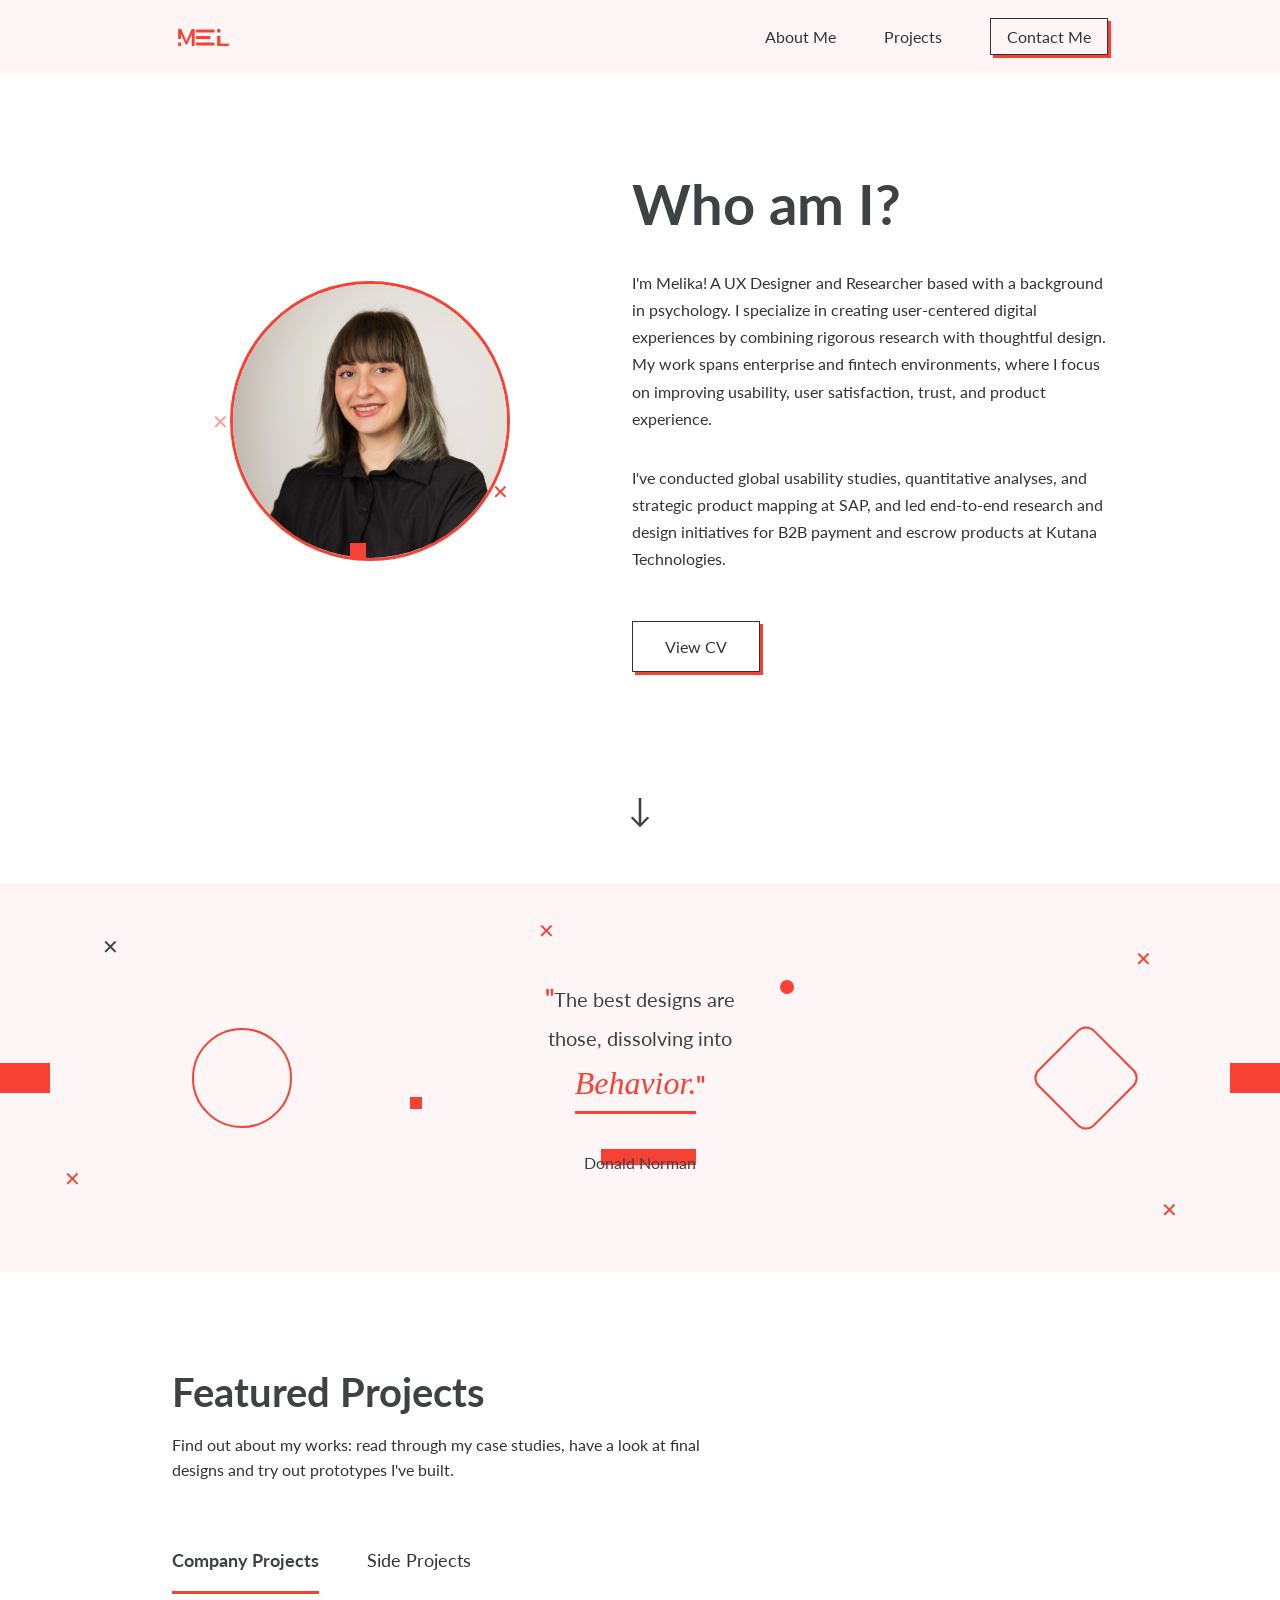
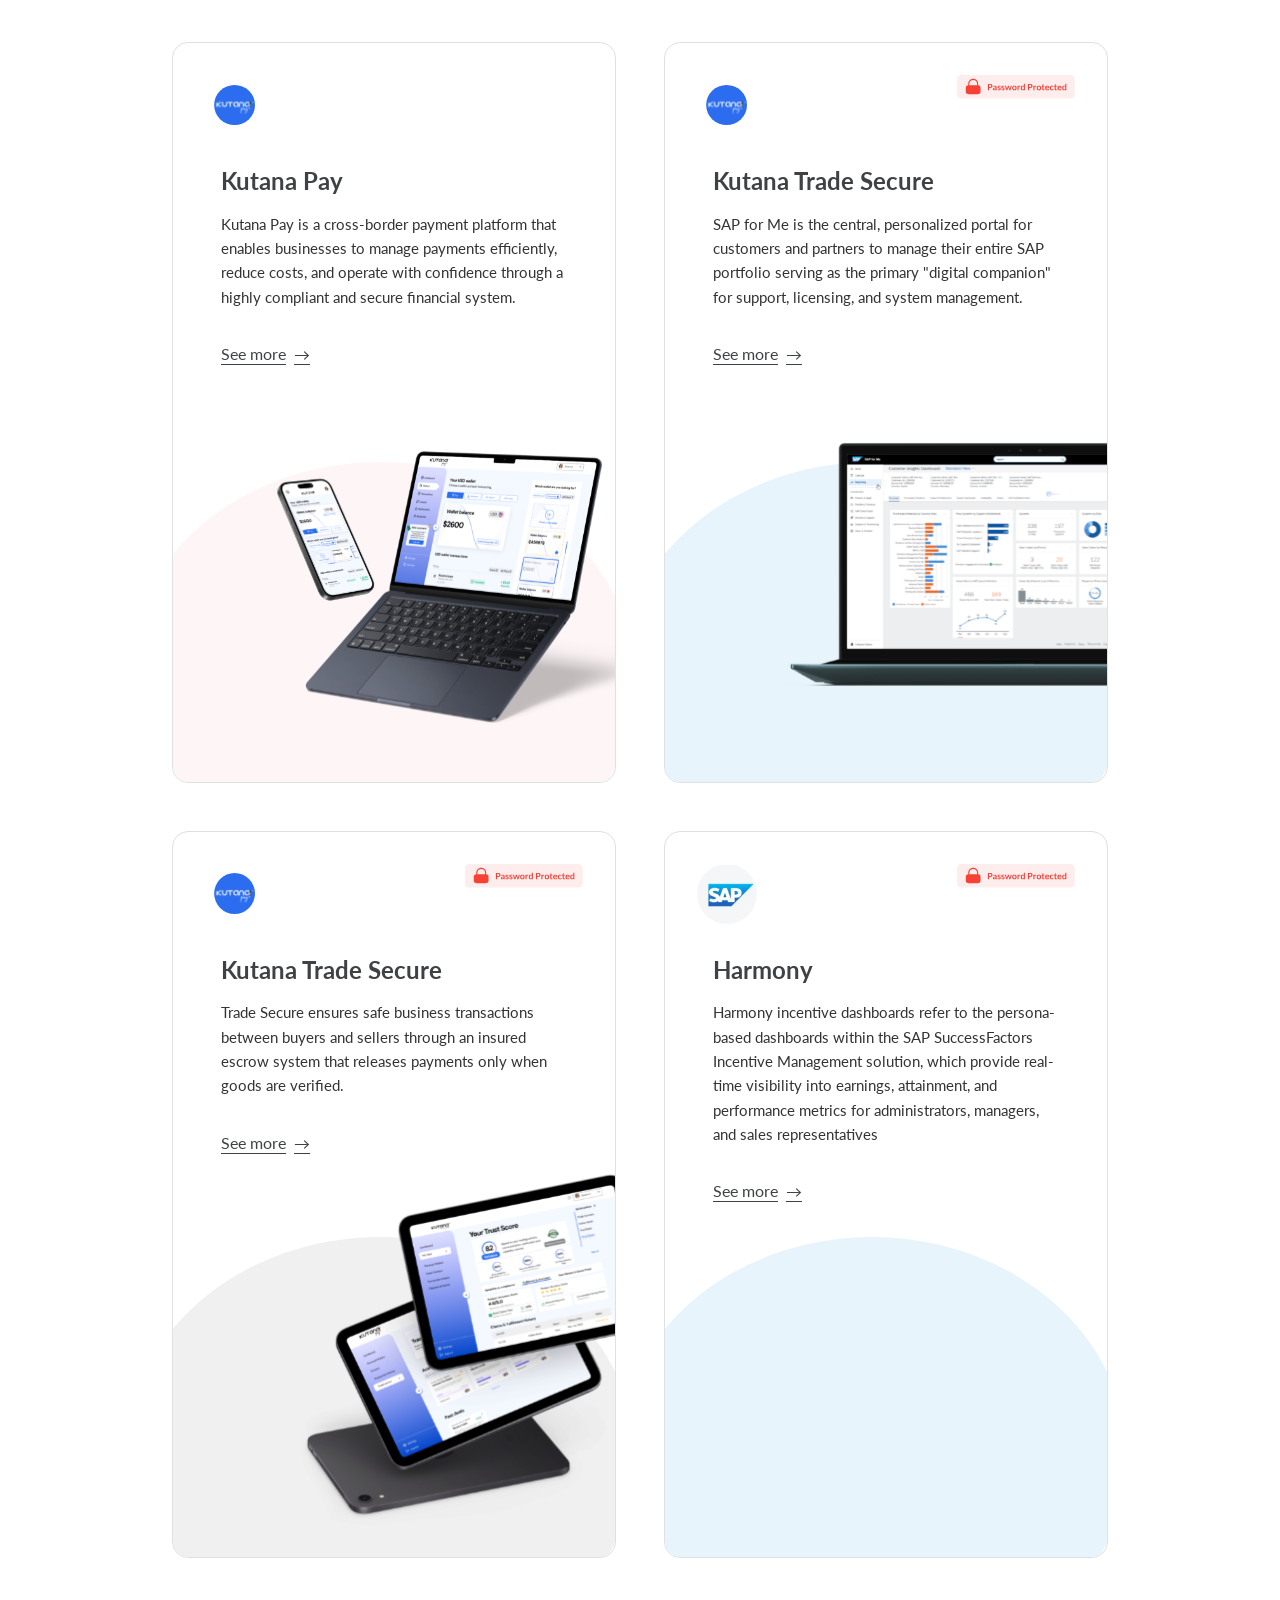
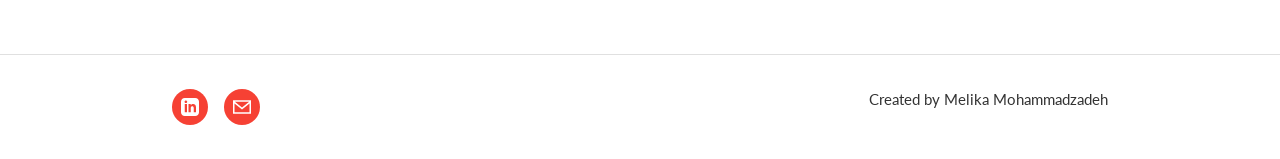
==== index.html @ d1da53c3 "Add website content and assets" ====
<!DOCTYPE html>
<html lang="en">

<head>
    <meta charset="UTF-8">
    <meta name="viewport" content="width=device-width, initial-scale=1.0">
    <meta name="description"
        content="UI/UX Designer Portfolio - Showcasing innovative design solutions for web and mobile applications.">
    <meta name="keywords" content="UI/UX Design, Portfolio, Web Design, Mobile Design, User Experience">
    <meta name="author" content="Your Name">

    <!-- Open Graph Meta Tags -->
    <meta property="og:title" content="UI/UX Designer Portfolio">
    <meta property="og:description" content="Showcasing innovative design solutions for web and mobile applications.">
    <meta property="og:type" content="website">
    <meta property="og:url" content="https://yourwebsite.com">

    <title>Home - UI/UX Designer Portfolio</title>

    <!-- Google Fonts -->
    <link rel="preconnect" href="https://fonts.googleapis.com">
    <link rel="preconnect" href="https://fonts.gstatic.com" crossorigin>
    <link href="https://fonts.googleapis.com/css2?family=Lato:wght@300;400;700&display=swap" rel="stylesheet">

    <!-- Stylesheets -->
    <link rel="stylesheet" href="css/reset.css">
    <link rel="stylesheet" href="css/style.css">
</head>

<body>
    <!-- Navigation -->
    <nav class="nav">
        <div class="container nav__container">
            <a href="index.html" class="nav__logo">
                <img src="assets/home/logo.png" alt="MEL logo">
            </a>

            <div class="nav__toggle" id="navToggle" aria-label="Toggle navigation">
                <span class="nav__toggle-bar"></span>
                <span class="nav__toggle-bar"></span>
                <span class="nav__toggle-bar"></span>
            </div>

            <ul class="nav__menu" id="navMenu">
                <li><a href="#about" class="nav__link">About Me</a></li>
                <li><a href="#projects" class="nav__link">Projects</a></li>
                <li><a href="contact.html" class="nav__link nav__cta">Contact Me</a></li>
            </ul>
        </div>
    </nav>

    <!-- Hero Section -->
    <section class="hero" id="about">
        <div class="container">
            <div class="hero__content">
                <div class="hero__image-wrapper">
                    <div class="hero__image">
                        <img src="assets/home/me.jpeg" alt="Melika - UX Designer" loading="lazy">
                    </div>
                    <span class="hero__decoration hero__decoration--x-left">✕</span>
                    <span class="hero__decoration hero__decoration--x-right">✕</span>
                    <span class="hero__decoration hero__decoration--square"></span>
                </div>
                <div class="hero__text">
                    <h1>Who am I?</h1>
                    <p>I'm Melika! A UX Designer and Researcher based with a background in psychology. I specialize in
                        creating user-centered digital experiences by combining rigorous research with thoughtful
                        design. My work spans enterprise and fintech environments, where I focus on improving usability,
                        user satisfaction, trust, and product experience.</p>
                    <p>I've conducted global usability studies, quantitative analyses, and strategic product mapping at
                        SAP, and led end-to-end research and design initiatives for B2B payment and escrow products at
                        Kutana Technologies.</p>
                    <a href="#" class="btn btn--outline">View CV</a>
                </div>
            </div>
            <div class="hero__scroll-indicator">
                <span class="hero__scroll-arrow">↓</span>
            </div>
        </div>
    </section>

    <!-- Quote Section -->
    <section class="quote-section">
        <div class="quote-section__decorations">
            <span class="quote-decoration quote-decoration--x quote-decoration--x1">✕</span>
            <span class="quote-decoration quote-decoration--x quote-decoration--x2">✕</span>
            <span class="quote-decoration quote-decoration--x quote-decoration--x3">✕</span>
            <span class="quote-decoration quote-decoration--x quote-decoration--x4">✕</span>
            <span class="quote-decoration quote-decoration--x quote-decoration--x5">✕</span>
            <span class="quote-decoration quote-decoration--circle"></span>
            <span class="quote-decoration quote-decoration--diamond"></span>
            <span class="quote-decoration quote-decoration--dot"></span>
            <span class="quote-decoration quote-decoration--rect quote-decoration--rect-left"></span>
            <span class="quote-decoration quote-decoration--rect quote-decoration--rect-right"></span>
            <span class="quote-decoration quote-decoration--small-square"></span>
        </div>
        <div class="container">
            <blockquote class="quote-section__quote">
                <p class="quote-line"><span class="quote-mark">"</span>The best designs are</p>
                <p class="quote-line">those, dissolving into</p>
                <p class="quote-line"><em class="quote-highlight">Behavior.</em><span class="quote-mark">"</span></p>
                <cite>Donald Norman</cite>
            </blockquote>
        </div>
    </section>

    <!-- Projects Section -->
    <section class="projects" id="projects">
        <div class="container">
            <div class="projects__header">
                <h2>Featured Projects</h2>
                <p>Find out about my works: read through my case studies, have a look at final designs and try out
                    prototypes I've built.</p>
            </div>

            <!-- Project Tabs -->
            <div class="projects__tabs">
                <button class="tab active" data-tab="company">Company Projects</button>
                <button class="tab" data-tab="side">Side Projects</button>
            </div>

            <!-- Company Projects -->
            <div class="tab-content active" id="company">
                <div class="projects__grid">
                    <div class="project-card">
                        <div class="project-card__header">
                            <img src="assets/home/company-projects/kutana-logo.svg" alt="Kutana Pay logo"
                                class="project-card__logo">
                        </div>
                        <div class="project-card__content">
                            <h3 class="project-card__title">Kutana Pay</h3>
                            <p class="project-card__description">Kutana Pay is a cross-border payment platform that
                                enables businesses to manage payments efficiently, reduce costs, and operate with
                                confidence through a highly compliant and secure financial system.</p>
                            <a href="projects/kutanapay.html" class="project-card__link">See more <span>→</span></a>
                        </div>
                        <div class="project-card__mockup project-card__mockup--pink">
                            <img src="assets/home/company-projects/kutanapay.svg" alt="Kutana Pay mockup"
                                loading="lazy">
                        </div>
                    </div>

                    <div class="project-card">
                        <div class="project-card__header">
                            <img src="assets/home/company-projects/kutana-logo.svg" alt="Kutana logo"
                                class="project-card__logo">
                            <img src="assets/home/not-public.svg" alt="Not Public" class="project-card__badge">
                        </div>
                        <div class="project-card__content">
                            <h3 class="project-card__title">Kutana Trade Secure</h3>
                            <p class="project-card__description">SAP for Me is the central, personalized portal for
                                customers and partners to manage their entire SAP portfolio serving as the primary
                                "digital companion" for support, licensing, and system management.</p>
                            <a href="projects/floopay.html" class="project-card__link">See more <span>→</span></a>
                        </div>
                        <div class="project-card__mockup project-card__mockup--blue">
                            <img src="assets/home/company-projects/sap-for-me.svg" alt="SAP For Me mockup"
                                loading="lazy">
                        </div>
                    </div>

                    <div class="project-card">
                        <div class="project-card__header">
                            <img src="assets/home/company-projects/kutana-logo.svg" alt="Kutana logo"
                                class="project-card__logo">
                            <img src="assets/home/not-public.svg" alt="Not Public" class="project-card__badge">
                        </div>
                        <div class="project-card__content">
                            <h3 class="project-card__title">Kutana Trade Secure</h3>
                            <p class="project-card__description">Trade Secure ensures safe business transactions between
                                buyers and sellers through an insured escrow system that releases payments only when
                                goods are verified.</p>
                            <a href="projects/kutanapay.html" class="project-card__link">See more <span>→</span></a>
                        </div>
                        <div class="project-card__mockup project-card__mockup--gray">
                            <img src="assets/home/company-projects/kutana-trade-secure.svg"
                                alt="Kutana Trade Secure mockup" loading="lazy">
                        </div>
                    </div>

                    <div class="project-card">
                        <div class="project-card__header">
                            <img src="assets/home/company-projects/sap-logo.svg" alt="SAP logo"
                                class="project-card__logo">
                            <img src="assets/home/not-public.svg" alt="Not Public" class="project-card__badge">
                        </div>
                        <div class="project-card__content">
                            <h3 class="project-card__title">Harmony</h3>
                            <p class="project-card__description">Harmony incentive dashboards refer to the persona-based
                                dashboards within the SAP SuccessFactors Incentive Management solution, which provide
                                real-time visibility into earnings, attainment, and performance metrics for
                                administrators, managers, and sales representatives</p>
                            <a href="#" class="project-card__link">See more <span>→</span></a>
                        </div>
                        <div class="project-card__mockup project-card__mockup--blue">
                        </div>
                    </div>
                </div>
            </div>

            <!-- Side Projects -->
            <div class="tab-content" id="side">
                <div class="projects__grid projects__grid--side">
                    <!-- Floo Pay - Featured Horizontal Card -->
                    <div class="project-card project-card--featured">
                        <span class="project-card__circle project-card__circle--top"></span>
                        <div class="project-card__body">
                            <div class="project-card__left">
                                <div class="project-card__header">
                                    <img src="assets/home/side-projects/floopay-logo.svg" alt="Floopay logo"
                                        class="project-card__logo">
                                </div>
                                <div class="project-card__content">
                                    <h3 class="project-card__title">Floo Pay</h3>
                                    <p class="project-card__description">FlooPay is a digital financial management platform that enables users to track their income, expenses, transactions, and wallets while also providing currency conversion services.</p>
                                    <a href="projects/floopay.html" class="project-card__link">See more <span>→</span></a>
                                </div>
                            </div>
                            <div class="project-card__mockup project-card__mockup--white">
                                <span class="project-card__circle project-card__circle--bottom"></span>
                                <img src="assets/home/side-projects/floopay-mockup.svg" alt="Floopay mockup" loading="lazy">
                            </div>
                        </div>
                    </div>

                    <!-- Tote Bag App -->
                    <div class="project-card project-card--small">
                        <span class="project-card__circle project-card__circle--top"></span>
                        <div class="project-card__header">
                            <img src="assets/home/side-projects/totebag-logo.svg" alt="Totebag logo"
                                class="project-card__logo">
                        </div>
                        <div class="project-card__content">
                            <h3 class="project-card__title">Tote Bag App</h3>
                            <p class="project-card__description">AI powered shopping app designed to enhance user experience by finding the perfect products that fit best with user needs.</p>
                            <a href="projects/totebag.html" class="project-card__link">See more <span>→</span></a>
                        </div>
                        <div class="project-card__mockup project-card__mockup--yellow">
                            <span class="project-card__circle project-card__circle--bottom"></span>
                            <img src="assets/home/side-projects/totebag-mockup.svg" alt="Totebag mockup" loading="lazy">
                        </div>
                    </div>

                    <!-- Gigulu Chatbot -->
                    <div class="project-card project-card--small">
                        <span class="project-card__circle project-card__circle--top"></span>
                        <div class="project-card__header">
                            <img src="assets/home/side-projects/gigulu-logo.svg" alt="Gigulu logo"
                                class="project-card__logo">
                        </div>
                        <div class="project-card__content">
                            <h3 class="project-card__title">Gigulu Chatbot</h3>
                            <p class="project-card__description">A platform which helps freelancers and clients from the creative sector find their next gig or project, or the best talent with an AI assistant.</p>
                            <a href="projects/gigulu.html" class="project-card__link">See more <span>→</span></a>
                        </div>
                        <div class="project-card__mockup project-card__mockup--blue-light">
                            <span class="project-card__circle project-card__circle--bottom"></span>
                            <img src="assets/home/side-projects/gigulu-mockup.svg" alt="Gigulu mockup" loading="lazy">
                        </div>
                    </div>
                </div>
            </div>
        </div>
    </section>

    <!-- Footer -->
    <footer class="footer">
        <div class="container footer__container">
            <div class="footer__social">
                <a href="https://linkedin.com" class="footer__social-link" aria-label="LinkedIn" target="_blank"
                    rel="noopener">
                    <svg width="24" height="24" viewBox="0 0 24 24" fill="currentColor">
                        <path
                            d="M19 0h-14c-2.761 0-5 2.239-5 5v14c0 2.761 2.239 5 5 5h14c2.762 0 5-2.239 5-5v-14c0-2.761-2.238-5-5-5zm-11 19h-3v-11h3v11zm-1.5-12.268c-.966 0-1.75-.79-1.75-1.764s.784-1.764 1.75-1.764 1.75.79 1.75 1.764-.783 1.764-1.75 1.764zm13.5 12.268h-3v-5.604c0-3.368-4-3.113-4 0v5.604h-3v-11h3v1.765c1.396-2.586 7-2.777 7 2.476v6.759z" />
                    </svg>
                </a>
                <a href="mailto:hello@melika.com" class="footer__social-link" aria-label="Email">
                    <svg width="24" height="24" viewBox="0 0 24 24" fill="currentColor">
                        <path
                            d="M0 3v18h24v-18h-24zm21.518 2l-9.518 7.713-9.518-7.713h19.036zm-19.518 14v-11.817l10 8.104 10-8.104v11.817h-20z" />
                    </svg>
                </a>
            </div>
            <p class="footer__credit">Created by Melika Mohammadzadeh</p>
        </div>
    </footer>

    <!-- JavaScript -->
    <script src="js/main.js"></script>
</body>

</html>
---- css/style.css ----
/* ========================================
   CSS Variables
   ======================================== */
:root {
    /* Colors */
    --color-primary: #F64134;
    --color-secondary: #3F4245;
    --color-bg-accent: #FEF6F6;
    --color-bg-main: #F5F5F5;
    --color-text: #333333;
    --color-white: #FFFFFF;
    --color-gray-light: #E0E0E0;

    /* Typography */
    --font-primary: 'Lato', sans-serif;
    --font-weight-light: 300;
    --font-weight-regular: 400;
    --font-weight-bold: 700;

    /* Spacing */
    --spacing-xs: 0.5rem;
    --spacing-sm: 1rem;
    --spacing-md: 2rem;
    --spacing-lg: 3rem;
    --spacing-xl: 4rem;
    --spacing-xxl: 6rem;

    /* Layout */
    --max-width: 1000px;
    --border-radius: 8px;
    --transition: all 0.3s ease;
}

/* ========================================
   Global Styles
   ======================================== */
html {
    scroll-behavior: smooth;
}

body {
    font-family: var(--font-primary);
    font-weight: var(--font-weight-regular);
    color: var(--color-text);
    background-color: var(--color-bg-main);
    font-size: 16px;
    line-height: 1.6;
}

.container {
    max-width: var(--max-width);
    margin: 0 auto;
    padding: 0 var(--spacing-md);
}

/* ========================================
   Typography
   ======================================== */
h1,
h2,
h3,
h4,
h5,
h6 {
    font-weight: var(--font-weight-bold);
    color: var(--color-secondary);
    line-height: 1.2;
    margin-bottom: var(--spacing-sm);
}

h1 {
    font-size: clamp(2rem, 5vw, 3.5rem);
}

h2 {
    font-size: clamp(1.75rem, 4vw, 2.5rem);
}

h3 {
    font-size: clamp(1.5rem, 3vw, 2rem);
}

h4 {
    font-size: clamp(1.25rem, 2.5vw, 1.5rem);
}

p {
    margin-bottom: var(--spacing-sm);
}

/* ========================================
   Navigation
   ======================================== */
.nav {
    background-color: var(--color-bg-accent);
    padding: calc(var(--spacing-sm) + 8px) 0;
    position: sticky;
    top: 0;
    z-index: 1000;
    box-shadow: none !important;
}

.nav__container {
    display: flex;
    justify-content: space-between;
    align-items: center;
}

.nav__logo {
    display: flex;
    align-items: center;
}

.nav__logo img {
    height: 24px;
    width: auto;
}

.nav__menu {
    display: flex;
    gap: var(--spacing-lg);
    align-items: center;
}

.nav__link {
    color: var(--color-text);
    font-weight: var(--font-weight-regular);
    transition: var(--transition);
    position: relative;
}

.nav__link:hover {
    color: var(--color-primary);
}

.nav__link::after {
    content: '';
    position: absolute;
    bottom: -5px;
    left: 0;
    width: 0;
    height: 2px;
    background-color: var(--color-primary);
    transition: var(--transition);
}

.nav__link:hover::after {
    width: 100%;
}

.nav__cta {
    padding: 0.5rem 1rem;
    border: 1px solid var(--color-text);
    color: var(--color-text);
    font-weight: var(--font-weight-regular);
    transition: var(--transition);
    box-shadow: 3px 3px 0 0 var(--color-primary);
}

.nav__cta:hover {
    background-color: var(--color-bg-main);
    box-shadow: 2px 2px 0 0 var(--color-primary);
    transform: translate(1px, 1px);
}

.nav__cta::after {
    display: none;
}

.nav__toggle {
    display: none;
    flex-direction: column;
    gap: 4px;
    cursor: pointer;
}

.nav__toggle-bar {
    width: 25px;
    height: 3px;
    background-color: var(--color-secondary);
    transition: var(--transition);
}

/* Mobile Navigation */
@media (max-width: 768px) {
    .nav__toggle {
        display: flex;
    }

    .nav__menu {
        position: fixed;
        top: 70px;
        right: -100%;
        width: 100%;
        max-width: 300px;
        background-color: var(--color-white);
        flex-direction: column;
        padding: var(--spacing-md);
        box-shadow: -2px 0 10px rgba(0, 0, 0, 0.1);
        transition: var(--transition);
        height: calc(100vh - 70px);
    }

    .nav__menu.active {
        right: 0;
    }

    .nav__link::after {
        display: none;
    }
}

/* ========================================
   Buttons
   ======================================== */
.btn {
    display: inline-block;
    padding: var(--spacing-sm) var(--spacing-md);
    font-weight: var(--font-weight-bold);
    text-align: center;
    transition: var(--transition);
    cursor: pointer;
}

.btn--primary {
    background-color: var(--color-primary);
    color: var(--color-white);
}

.btn--primary:hover {
    background-color: #d43529;
    transform: translateY(-2px);
    box-shadow: 0 4px 12px rgba(246, 65, 52, 0.3);
}

.btn--secondary {
    background-color: transparent;
    color: var(--color-primary);
    border: 2px solid var(--color-primary);
}

.btn--secondary:hover {
    background-color: var(--color-primary);
    color: var(--color-white);
}

/* ========================================
   Hero Section
   ======================================== */
.hero {
    padding: var(--spacing-xxl) 0 var(--spacing-lg);
    background-color: var(--color-white);
}

.hero__content {
    display: grid;
    grid-template-columns: 1fr 1.2fr;
    gap: var(--spacing-xl);
    align-items: center;
}

.hero__image-wrapper {
    position: relative;
    display: flex;
    justify-content: center;
    align-items: center;
    padding: var(--spacing-md);
}

.hero__image {
    width: 280px;
    height: 280px;
    border-radius: 50%;
    overflow: hidden;
    border: 3px solid var(--color-primary);
    background-color: var(--color-bg-accent);
}

.hero__image img {
    width: 100%;
    height: 100%;
    object-fit: cover;
}

.hero__decoration {
    position: absolute;
    color: var(--color-primary);
    font-size: 1.25rem;
    font-weight: var(--font-weight-light);
}

.hero__decoration--x-left {
    left: 10%;
    top: 50%;
    transform: translateY(-50%);
    opacity: 0.5;
}

.hero__decoration--x-right {
    right: 15%;
    bottom: 25%;
}

.hero__decoration--square {
    width: 16px;
    height: 16px;
    background-color: var(--color-primary);
    left: 45%;
    bottom: 10%;
}

.hero__text h1 {
    font-size: clamp(2.5rem, 5vw, 3.5rem);
    font-weight: var(--font-weight-bold);
    color: var(--color-secondary);
    margin-bottom: var(--spacing-md);
}

.hero__text p {
    font-size: 1rem;
    line-height: 1.7;
    margin-bottom: var(--spacing-md);
    color: var(--color-text);
}

.hero__text p:last-of-type {
    margin-bottom: var(--spacing-lg);
}

.btn--outline {
    display: inline-block;
    padding: 0.75rem 2rem;
    border: 1px solid var(--color-text);
    color: var(--color-text);
    font-weight: var(--font-weight-regular);
    transition: var(--transition);
    box-shadow: 3px 3px 0 0 var(--color-primary);
    background-color: transparent;
}

.btn--outline:hover {
    background-color: var(--color-bg-main);
    box-shadow: 2px 2px 0 0 var(--color-primary);
    transform: translate(1px, 1px);
}

.hero__scroll-indicator {
    display: flex;
    justify-content: center;
    margin-top: var(--spacing-xl);
    padding-top: var(--spacing-lg);
}

.hero__scroll-arrow {
    font-size: 2rem;
    color: var(--color-secondary);
    animation: bounce 2s infinite;
}

@keyframes bounce {

    0%,
    20%,
    50%,
    80%,
    100% {
        transform: translateY(0);
    }

    40% {
        transform: translateY(-10px);
    }

    60% {
        transform: translateY(-5px);
    }
}

@media (max-width: 768px) {
    .hero__content {
        grid-template-columns: 1fr;
        gap: var(--spacing-lg);
        text-align: center;
    }

    .hero__image-wrapper {
        order: 1;
    }

    .hero__text {
        order: 2;
    }

    .hero__image {
        width: 220px;
        height: 220px;
    }
}

/* ========================================
   Quote Section
   ======================================== */
.quote-section {
    position: relative;
    padding: var(--spacing-xxl) 0;
    background-color: var(--color-bg-accent);
    overflow: hidden;
    min-height: 350px;
    display: flex;
    align-items: center;
}

.quote-section__decorations {
    position: absolute;
    inset: 0;
    pointer-events: none;
}

.quote-decoration {
    position: absolute;
}

.quote-decoration--x {
    color: var(--color-primary);
    font-size: 1.25rem;
    font-weight: var(--font-weight-light);
}

.quote-decoration--x1 {
    top: 12%;
    left: 8%;
    color: var(--color-secondary);
}

.quote-decoration--x2 {
    top: 8%;
    left: 42%;
}

.quote-decoration--x3 {
    top: 15%;
    right: 10%;
}

.quote-decoration--x4 {
    bottom: 20%;
    left: 5%;
}

.quote-decoration--x5 {
    bottom: 12%;
    right: 8%;
}

.quote-decoration--circle {
    width: 100px;
    height: 100px;
    border: 2px solid var(--color-primary);
    border-radius: 50%;
    top: 50%;
    left: 15%;
    transform: translateY(-50%);
}

.quote-decoration--diamond {
    width: 80px;
    height: 80px;
    border: 2px solid var(--color-primary);
    border-radius: 12px;
    top: 50%;
    right: 12%;
    transform: translateY(-50%) rotate(45deg);
}

.quote-decoration--dot {
    width: 14px;
    height: 14px;
    background-color: var(--color-primary);
    border-radius: 50%;
    top: 25%;
    right: 38%;
}

.quote-decoration--rect {
    width: 50px;
    height: 30px;
    background-color: var(--color-primary);
}

.quote-decoration--rect-left {
    top: 50%;
    left: 0;
    transform: translateY(-50%);
}

.quote-decoration--rect-right {
    top: 50%;
    right: 0;
    transform: translateY(-50%);
}

.quote-decoration--small-square {
    width: 12px;
    height: 12px;
    background-color: var(--color-primary);
    top: 55%;
    left: 32%;
}

.quote-section__quote {
    text-align: center;
    position: relative;
    z-index: 1;
    max-width: 500px;
    margin: 0 auto;
}

.quote-section__quote p {
    font-size: 1.25rem;
    line-height: 1.6;
    color: var(--color-secondary);
    margin-bottom: 0.25rem;
}

.quote-line {
    display: block;
}

.quote-mark {
    color: var(--color-primary);
    font-size: 1.5rem;
    font-weight: var(--font-weight-bold);
}

.quote-highlight {
    font-family: 'Georgia', serif;
    font-style: italic;
    font-size: 2rem;
    color: var(--color-primary);
    display: inline-block;
    border-bottom: 3px solid var(--color-primary);
    padding-bottom: 2px;
}

.quote-section__quote cite {
    font-style: normal;
    font-size: 1rem;
    color: var(--color-secondary);
    text-decoration: none;
    display: inline-block;
    position: relative;
    margin-top: var(--spacing-md);
}

.quote-section__quote cite::before {
    content: '';
    position: absolute;
    left: 15%;
    right: 0;
    top: -1px;
    height: 16px;
    background-color: var(--color-primary);
    z-index: -1;
}

@media (max-width: 768px) {
    .quote-section {
        min-height: 200px;
        padding: var(--spacing-lg) 0;
    }

    .quote-decoration--circle,
    .quote-decoration--diamond {
        display: none;
    }

    .quote-decoration--rect {
        width: 30px;
        height: 20px;
    }

    .quote-section__quote p {
        font-size: 1rem;
    }

    .quote-highlight {
        font-size: 1.5rem;
    }
}

/* ========================================
   Projects Section
   ======================================== */
.projects {
    padding: var(--spacing-xxl) 0;
    background-color: var(--color-white);
}

.projects__header {
    text-align: left;
    margin-bottom: var(--spacing-lg);
    max-width: 550px;
}

.projects__header h2 {
    font-size: clamp(2rem, 4vw, 2.5rem);
    margin-bottom: var(--spacing-sm);
}

.projects__header p {
    color: var(--color-text);
    line-height: 1.6;
}

.projects__tabs {
    display: flex;
    gap: var(--spacing-lg);
    margin-bottom: var(--spacing-lg);
    border-bottom: none;
}

.tab {
    padding: var(--spacing-sm) 0;
    background-color: transparent;
    color: var(--color-text);
    font-weight: var(--font-weight-regular);
    font-size: 1.1rem;
    border: none;
    border-radius: 0;
    border-bottom: 3px solid transparent;
    transition: var(--transition);
    cursor: pointer;
}

.tab.active {
    background-color: transparent;
    color: var(--color-secondary);
    font-weight: var(--font-weight-bold);
    border-bottom: 3px solid var(--color-primary);
}

.tab:hover:not(.active) {
    background-color: transparent;
    color: var(--color-secondary);
}

.projects__grid {
    display: grid;
    grid-template-columns: repeat(2, 1fr);
    gap: var(--spacing-lg);
}

.projects__grid--side {
    grid-template-columns: repeat(2, 1fr);
}

.project-card {
    background-color: var(--color-white);
    border-radius: 16px;
    overflow: hidden;
    transition: var(--transition);
    border: 1px solid var(--color-gray-light);
    display: flex;
    flex-direction: column;
    position: relative;
}

/* Featured horizontal card for Floo Pay */
.project-card--featured {
    grid-column: 1 / -1;
}

.project-card--featured .project-card__body {
    display: grid;
    grid-template-columns: 1fr 1fr;
    align-items: stretch;
    min-height: 450px;
}

.project-card--featured .project-card__left {
    display: flex;
    flex-direction: column;
}

.project-card--featured .project-card__header {
    padding: var(--spacing-md) var(--spacing-md) 0;
}

.project-card--featured .project-card__content {
    padding: var(--spacing-md) var(--spacing-lg);
    flex-grow: 1;
    display: flex;
    flex-direction: column;
}

.project-card--featured .project-card__mockup {
    margin-top: 0;
    min-height: 100%;
    display: flex;
    align-items: flex-end;
    justify-content: center;
    padding: var(--spacing-md);
}

.project-card--featured .project-card__mockup img {
    max-width: 90%;
    max-height: 85%;
    object-fit: contain;
}

/* Small vertical cards */
.project-card--small {
    display: flex;
    flex-direction: column;
}

/* Decorative circles */
.project-card__circle {
    position: absolute;
    border-radius: 50%;
    pointer-events: none;
    z-index: 1;
}

.project-card__circle--top {
    width: 120px;
    height: 120px;
    top: -40px;
    right: -40px;
    background-color: rgba(254, 246, 246, 0.6);
}

.project-card__circle--bottom {
    width: 200px;
    height: 200px;
    bottom: -80px;
    left: 50%;
    transform: translateX(-50%);
}

/* Circle colors for different card types */
.project-card--featured .project-card__circle--top {
    background-color: #F7F8FD;
}

.project-card--small:nth-child(2) .project-card__circle--top {
    background-color: rgba(255, 249, 196, 0.5);
}

.project-card--small:nth-child(3) .project-card__circle--top {
    background-color: rgba(227, 242, 253, 0.5);
}

.project-card::after {
    display: none;
}

.project-card:hover {
    transform: translateY(-5px);
    box-shadow: 0 12px 30px rgba(0, 0, 0, 0.1);
}

.project-card__header {
    display: flex;
    justify-content: space-between;
    align-items: flex-start;
    padding: var(--spacing-md);
    padding-bottom: 0;
}

.project-card__logo {
    width: 60px;
    height: 60px;
    object-fit: contain;
}

.project-card__badge {
    height: 24px;
    width: auto;
    display: flex;
    align-items: center;
}

.project-card__content {
    padding: var(--spacing-md) var(--spacing-lg);
    padding-bottom: 0;
    flex-grow: 1;
}

.project-card__title {
    font-size: 1.5rem;
    font-weight: var(--font-weight-bold);
    margin-bottom: var(--spacing-sm);
    color: var(--color-secondary);
}

.project-card__description {
    color: var(--color-text);
    font-size: 0.95rem;
    line-height: 1.6;
    margin-bottom: var(--spacing-md);
}

.project-card__link {
    display: inline-flex;
    align-items: center;
    gap: 0.5rem;
    color: var(--color-secondary);
    font-weight: var(--font-weight-regular);
    text-decoration: underline;
    text-underline-offset: 4px;
    transition: var(--transition);
}

.project-card__link:hover {
    color: var(--color-primary);
}

.project-card__link span {
    transition: var(--transition);
}

.project-card__link:hover span {
    transform: translateX(4px);
}

.project-card__mockup {
    position: relative;
    min-height: 320px;
    display: flex;
    align-items: flex-end;
    justify-content: flex-end;
    overflow: hidden;
    margin-top: auto;
}

.project-card__mockup::before {
    content: '';
    position: absolute;
    width: 510px;
    height: 440px;
    border-radius: 50%;
    bottom: -120px;
    right: -20px;
}

.project-card__mockup--pink::before {
    background-color: var(--color-bg-accent);
}

.project-card__mockup--blue::before {
    background-color: #E8F4FC;
}

.project-card__mockup--blue-light::before {
    background-color: #E3F2FD;
}

.project-card__mockup--gray::before {
    background-color: #F0F0F0;
}

.project-card__mockup--green::before {
    background-color: #E8F5E9;
}

.project-card__mockup--yellow::before {
    background-color: #FFF9C4;
}

.project-card__mockup--white::before {
    background-color: #F5F5F5;
}

/* Circle colors inside mockup areas */
.project-card__mockup--white .project-card__circle--bottom {
    background-color: #F5F5F5;
}

.project-card__mockup--yellow .project-card__circle--bottom {
    background-color: #FFF9C4;
}

.project-card__mockup--blue-light .project-card__circle--bottom {
    background-color: #E3F2FD;
}

.project-card__mockup img {
    position: relative;
    z-index: 1;
    max-width: 90%;
    max-height: 395px;
    object-fit: contain;
    margin-bottom: 20px;
}

.tab-content {
    display: none;
}

.tab-content.active {
    display: block;
}

@media (max-width: 992px) {
    .projects__grid {
        grid-template-columns: 1fr;
    }

    .projects__grid--side {
        grid-template-columns: 1fr;
    }

    .project-card--featured .project-card__body {
        grid-template-columns: 1fr;
        min-height: auto;
    }

    .project-card--featured .project-card__mockup {
        min-height: 350px;
    }

    .project-card__circle--top {
        width: 80px;
        height: 80px;
        top: -30px;
        right: -30px;
    }

    .project-card__circle--bottom {
        width: 150px;
        height: 150px;
        bottom: -60px;
    }
}

@media (max-width: 768px) {
    .projects__tabs {
        gap: var(--spacing-md);
    }

    .tab {
        font-size: 1rem;
    }

    .project-card__mockup {
        min-height: 200px;
    }
}

/* ========================================
   Case Study Page
   ======================================== */
.case-study {
    background-color: var(--color-white);
}

.case-study__hero {
    padding: var(--spacing-xl) 0 var(--spacing-xxl);
    background-color: var(--color-white);
}

.case-study__header {
    margin-bottom: var(--spacing-lg);
    border: none;
    box-shadow: none;
}

.case-study__header::after {
    display: none;
}

.case-study__header h1 {
    font-size: clamp(2.5rem, 5vw, 3.5rem);
    font-weight: var(--font-weight-bold);
    color: var(--color-secondary);
    margin-bottom: var(--spacing-xs);
}

.case-study__tags {
    color: var(--color-primary);
    font-weight: var(--font-weight-bold);
    font-size: 1rem;
}

.case-study__tag-link {
    color: var(--color-primary);
    text-decoration: none;
    transition: var(--transition);
}

.case-study__tag-link:hover {
    text-decoration: underline;
    opacity: 0.8;
}

.case-study__mockup-wrapper {
    position: relative;
    display: flex;
    justify-content: center;
    align-items: center;
    min-height: 450px;
    margin-bottom: var(--spacing-xl);
}

.case-study__mockup-bg {
    position: absolute;
    width: 90%;
    max-width: 900px;
    height: 400px;
    background-color: var(--color-bg-accent);
    border-radius: 50%;
    z-index: 0;
}

.case-study__mockup-bg--yellow {
    background-color: #FFF9C4;
}

.case-study__mockup-bg--blue {
    background: #D1EFFF59;
}

.case-study__mockup-img {
    position: relative;
    z-index: 1;
    max-width: 100%;
    max-height: 420px;
    object-fit: contain;
}

.case-study__decoration {
    position: absolute;
    color: var(--color-primary);
    font-size: 1.5rem;
    font-weight: 300;
    z-index: 2;
}

.case-study__decoration--x1 {
    bottom: 60px;
    left: 40%;
}

.case-study__decoration--x2 {
    bottom: 80px;
    right: 15%;
}

.case-study__info {
    max-width: 700px;
}

.case-study__overview {
    font-size: 1.1rem;
    line-height: 1.7;
    color: var(--color-text);
    margin-bottom: var(--spacing-md);
}

.case-study__overview strong,
.case-study__detail strong {
    color: var(--color-secondary);
}

.case-study__detail {
    font-size: 1rem;
    color: var(--color-text);
    margin-bottom: var(--spacing-sm);
    line-height: 1.6;
}

.case-study__cta {
    margin-top: var(--spacing-md);
}

@media (max-width: 768px) {
    .case-study__mockup-wrapper {
        min-height: 300px;
    }

    .case-study__mockup-bg {
        height: 280px;
    }

    .case-study__mockup-img {
        max-height: 300px;
    }

    .case-study__decoration {
        display: none;
    }
}

.case-study__section {
    padding: var(--spacing-xl) 0;
}

.case-study__section:nth-child(even) {
    background-color: var(--color-bg-accent);
}

.case-study__section-title {
    margin-bottom: var(--spacing-md);
}

.case-study__section-title--red {
    color: var(--color-primary);
    font-size: clamp(1.75rem, 3vw, 2.25rem);
}

.case-study__divider {
    border: none;
    border-top: 1px solid var(--color-gray-light);
    margin: var(--spacing-md) 0 var(--spacing-lg);
}

.case-study__image {
    margin: var(--spacing-md) 0;
    border-radius: var(--border-radius);
    overflow: hidden;
}

.case-study__grid {
    display: grid;
    grid-template-columns: repeat(auto-fit, minmax(250px, 1fr));
    gap: var(--spacing-md);
    margin: var(--spacing-md) 0;
}

/* UX Research Section */
.case-study__ux-research {
    background-color: var(--color-white) !important;
}

.ux-research__content {
    max-width: inherit;
}

.ux-research__block {
    margin-bottom: var(--spacing-lg);
}

.ux-research__heading {
    font-size: 1.25rem;
    font-weight: var(--font-weight-bold);
    color: var(--color-secondary);
    margin-bottom: var(--spacing-sm);
}

.ux-research__text {
    font-size: 1rem;
    line-height: 1.7;
    color: var(--color-text);
}

.ux-research__link {
    color: var(--color-text);
    text-decoration: underline;
    text-underline-offset: 2px;
    transition: var(--transition);
}

.ux-research__link:hover {
    color: var(--color-primary);
}

.ux-research__goal-card {
    background-color: #F67A6E;
    padding: var(--spacing-lg);
    border-radius: 16px;
    margin: var(--spacing-lg) 0;
}

.ux-research__goal-title {
    font-size: 1.25rem;
    font-weight: var(--font-weight-bold);
    color: var(--color-white);
    margin-bottom: var(--spacing-sm);
}

.ux-research__goal-text {
    font-size: 1rem;
    line-height: 1.7;
    color: var(--color-white);
}

.ux-research__goal-text strong {
    font-weight: var(--font-weight-bold);
}

.ux-research__list {
    font-size: 1rem;
    line-height: 1.8;
    color: var(--color-text);
    padding-left: var(--spacing-md);
}

.ux-research__list li {
    margin-bottom: var(--spacing-xs);
}

/* User Interviews Subsection */
.ux-research__subsection {
    margin-top: var(--spacing-xl);
    padding-top: var(--spacing-lg);
}

.ux-research__subtitle {
    font-size: 1.5rem;
    font-weight: var(--font-weight-bold);
    color: var(--color-secondary);
    margin-bottom: var(--spacing-lg);
}

.ux-research__subheading {
    font-size: 1.1rem;
    font-weight: var(--font-weight-bold);
    color: var(--color-secondary);
    margin-bottom: var(--spacing-sm);
}

.ux-research__charts {
    display: flex;
    flex-direction: column;
    gap: var(--spacing-lg);
    margin-top: var(--spacing-lg);
    align-items: center;
}

.ux-research__chart-container {
    width: 100%;
    display: flex;
    flex-direction: column;
    align-items: center;
    gap: var(--spacing-sm);
}

.ux-research__chart-wrapper {
    width: 100%;
    max-width: 550px;
    display: flex;
    flex-direction: column;
    align-items: center;
    gap: var(--spacing-sm);
}

.ux-research__chart {
    width: 100%;
    max-width: 600px;
    cursor: pointer;
    transition: var(--transition);
    border: none;
    border-radius: 0;
    overflow: hidden;
}

.ux-research__chart:hover {
    transform: translateY(-2px);
}

.ux-research__chart img {
    width: 100%;
    height: auto;
    display: block;
}

.chart-magnify {
    background: transparent;
    border: none;
    padding: 0.5rem 1rem;
    font-size: 0.875rem;
    font-weight: var(--font-weight-regular);
    color: var(--color-text);
    cursor: pointer;
    transition: var(--transition);
    display: flex;
    align-items: center;
    gap: 0.25rem;
}

.chart-magnify:hover {
    color: var(--color-primary);
}

/* Thinking Hats */
.thinking-hats {
    display: grid;
    grid-template-columns: repeat(3, 1fr);
    gap: var(--spacing-lg);
    margin-top: var(--spacing-lg);
}

.thinking-hat {
    display: flex;
    flex-direction: column;
    align-items: center;
    text-align: center;
}

.thinking-hat__image {
    width: 80px;
    height: 80px;
    object-fit: contain;
    margin-bottom: var(--spacing-sm);
}

.thinking-hat__label {
    font-size: 1.125rem;
    font-weight: var(--font-weight-bold);
    margin-bottom: var(--spacing-sm);
}

.thinking-hat__text {
    font-size: 0.95rem;
    line-height: 1.6;
    color: var(--color-text);
    background-color: #FEF6F6;
    padding: var(--spacing-md);
    border-radius: 8px;
    width: 100%;
}

/* User Journey */
.user-journey__image {
    margin-top: var(--spacing-lg);
    width: 100%;
    display: flex;
    justify-content: flex-start;
}

.user-journey__image img {
    width: 100%;
    max-width: 750px;
    height: auto;
    border-radius: 8px;
    border: 1px solid var(--color-gray-light);
}

@media (max-width: 768px) {
    .thinking-hats {
        grid-template-columns: repeat(2, 1fr);
    }
}

@media (max-width: 480px) {
    .thinking-hats {
        grid-template-columns: 1fr;
    }
}

/* Affinity Map */
.affinity-map {
    margin-top: var(--spacing-md);
    text-align: center;
}

/* Affinity Map Grid */
.affinity-grid {
    display: grid;
    grid-template-columns: repeat(2, 1fr);
    gap: var(--spacing-md);
}

.affinity-category {
    border: 2px solid var(--color-primary);
    border-radius: 8px;
    padding: var(--spacing-md);
    background-color: var(--color-white);
}

.affinity-category__title {
    color: var(--color-primary);
    font-size: 1.1rem;
    font-weight: var(--font-weight-bold);
    margin-bottom: var(--spacing-sm);
}

.affinity-category__quotes {
    display: grid;
    grid-template-columns: repeat(2, 1fr);
    gap: var(--spacing-xs);
}

.affinity-quote {
    padding: var(--spacing-sm);
    font-size: 0.8rem;
    line-height: 1.5;
    color: var(--color-text);
    font-style: italic;
}

.affinity-quote--mint {
    background-color: #E8F5E9;
}

.affinity-quote--cream {
    background-color: #FFF8E1;
}

.affinity-quote--blue {
    background-color: #E3F2FD;
}

.affinity-quote--pink {
    background-color: #FCE4EC;
}

.affinity-map__magnify {
    display: inline-flex;
    align-items: center;
    gap: 0.5rem;
    margin-top: var(--spacing-md);
    padding: 0.5rem 1rem;
    background-color: transparent;
    border: none;
    color: var(--color-text);
    font-size: 0.85rem;
    font-weight: var(--font-weight-regular);
    letter-spacing: 0.5px;
    cursor: pointer;
    transition: var(--transition);
}

.affinity-map__magnify:hover {
    color: var(--color-primary);
}

.affinity-map__magnify svg {
    stroke: currentColor;
}

@media (max-width: 768px) {
    .affinity-grid {
        grid-template-columns: 1fr;
    }

    .affinity-category__quotes {
        grid-template-columns: 1fr;
    }
}

/* Research Findings */
.findings-grid {
    display: grid;
    grid-template-columns: repeat(2, 1fr);
    gap: var(--spacing-xl);
    margin-top: var(--spacing-md);
}

.finding-card {
    text-align: center;
    padding: var(--spacing-lg);
    display: flex;
    flex-direction: column;
    align-items: center;
}

.finding-card__icon {
    width: 60px;
    height: 60px;
    margin-bottom: var(--spacing-md);
    display: block;
}

.finding-card__title {
    font-size: 1.1rem;
    font-weight: var(--font-weight-bold);
    color: var(--color-secondary);
    margin-bottom: var(--spacing-sm);
    line-height: 1.4;
}

.finding-card__text {
    font-size: 0.95rem;
    color: var(--color-text);
    line-height: 1.5;
}

@media (max-width: 576px) {
    .findings-grid {
        grid-template-columns: 1fr;
        gap: var(--spacing-lg);
    }
}

/* Persona */
.persona {
    margin-top: var(--spacing-md);
}

.persona__header {
    display: flex;
    gap: var(--spacing-xl);
    align-items: flex-start;
    margin-bottom: var(--spacing-lg);
}

.persona__photo-wrapper {
    flex-shrink: 0;
}

.persona__photo {
    width: 280px;
    height: auto;
    border-radius: 8px;
    object-fit: cover;
}

.persona__info {
    flex: 1;
}

.persona__name {
    font-size: 1.75rem;
    font-weight: var(--font-weight-bold);
    color: var(--color-primary);
    margin-bottom: var(--spacing-xs);
}

.persona__age {
    font-size: 1rem;
    color: var(--color-text);
    margin-bottom: var(--spacing-sm);
}

.persona__detail {
    font-size: 0.95rem;
    color: var(--color-text);
    margin-bottom: var(--spacing-xs);
    display: flex;
    align-items: center;
    gap: 0.5rem;
}

.persona__icon {
    font-size: 1rem;
}

.persona__tools-title {
    font-size: 1rem;
    font-weight: var(--font-weight-bold);
    color: var(--color-primary);
    margin-top: var(--spacing-md);
    margin-bottom: var(--spacing-sm);
}

.persona__tools {
    display: flex;
    gap: var(--spacing-md);
    align-items: center;
}

.persona__tool-logo {
    height: 32px;
    width: auto;
}

.persona__card {
    background-color: var(--color-bg-accent);
    border-radius: 8px;
    padding: var(--spacing-lg);
}

.persona__section {
    margin-bottom: var(--spacing-md);
}

.persona__section:last-child {
    margin-bottom: 0;
}

.persona__section-title {
    font-size: 1.1rem;
    font-weight: var(--font-weight-bold);
    color: var(--color-primary);
    margin-bottom: var(--spacing-sm);
}

.persona__section-title--pain {
    color: var(--color-primary);
}

.persona__section-text {
    font-size: 0.95rem;
    line-height: 1.7;
    color: var(--color-text);
}

.persona__list {
    list-style: none;
    padding: 0;
    margin: 0;
}

.persona__list li {
    font-size: 0.95rem;
    line-height: 1.6;
    color: var(--color-text);
    padding-left: 1.75rem;
    position: relative;
    margin-bottom: var(--spacing-xs);
}

.persona__list--goals li::before {
    content: '✓';
    position: absolute;
    left: 0;
    color: #2E7D32;
    font-weight: bold;
    background-color: #C8E6C9;
    width: 1.25rem;
    height: 1.25rem;
    border-radius: 3px;
    display: flex;
    align-items: center;
    justify-content: center;
    font-size: 0.75rem;
}

.persona__list--pain li::before {
    content: '✕';
    position: absolute;
    left: 0;
    color: var(--color-primary);
    font-weight: bold;
    background-color: #FFCDD2;
    width: 1.25rem;
    height: 1.25rem;
    border-radius: 3px;
    display: flex;
    align-items: center;
    justify-content: center;
    font-size: 0.75rem;
}

@media (max-width: 768px) {
    .persona__header {
        flex-direction: column;
        align-items: center;
        text-align: center;
    }

    .persona__photo {
        width: 200px;
    }

    .persona__detail {
        justify-content: center;
    }

    .persona__tools {
        justify-content: center;
    }
}

/* Persona Red Theme */
.persona--red .ux-research__subtitle {
    color: var(--color-primary);
}

/* Persona Blue Theme */
.persona--blue .ux-research__subtitle {
    color: #8DA4A6;
}

.persona--blue .persona__name,
.persona--blue .persona__tools-title,
.persona--blue .persona__section-title {
    color: #5B8F91;
}

.persona--blue .persona__card {
    background-color: #EAF2F3;
}

.persona--blue .persona__list--pain li::before {
    color: var(--color-primary);
    /* Keep red X */
    background-color: #FFCDD2;
}

.persona--blue .persona__list--goals li::before {
    color: #2E7D32;
    /* Keep green check */
    background-color: #C8E6C9;
}

/* ========================================
   UX Design Section
   ======================================== */
.ux-design__subtitle {
    font-size: 2rem;
    font-weight: var(--font-weight-bold);
    color: var(--color-secondary);
    margin-bottom: var(--spacing-lg);
}

.ux-design__subblock {
    margin-top: var(--spacing-md);
}

.ux-design__heading {
    font-size: 1.25rem;
    font-weight: var(--font-weight-bold);
    color: var(--color-secondary);
    margin-bottom: var(--spacing-sm);
}

.ux-design__text {
    font-size: 1rem;
    line-height: 1.7;
    color: var(--color-text);
    max-width: 800px;
}

.ux-design__image {
    margin-top: var(--spacing-lg);
    width: 100%;
    display: flex;
    justify-content: center;
}

.ux-design__image img {
    width: 100%;
    max-width: 800px;
    height: auto;
    border-radius: 8px;
}

/* Wireframes */
.wireframes-section {
    margin-top: var(--spacing-xl);
}

.wireframes-number {
    font-family: 'Lato', sans-serif;
    font-weight: 400;
    font-size: 16px;
    color: var(--color-text);
    margin: 0 0 var(--spacing-md) 0;
}

.wireframes-grid {
    display: flex;
    justify-content: flex-start;
    gap: var(--spacing-lg);
    margin-top: var(--spacing-md);
}

.wireframe-item {
    display: flex;
    flex-direction: column;
    align-items: center;
    gap: 0.5rem;
}

.wireframes-grid img {
    width: 100%;
    max-width: 280px;
    height: auto;
    display: block;
}

/* Design System */
.design-system__section {
    margin-top: var(--spacing-xl);
}

.design-system__heading {
    font-size: 1.25rem;
    font-weight: var(--font-weight-regular);
    color: var(--color-text);
    margin-bottom: var(--spacing-lg);
    font-style: italic;
}

.typography-image {
    width: 100%;
    max-width: 500px;
    height: auto;
    display: block;
}

/* Components */
.components-container {
    display: flex;
    justify-content: flex-start;
    margin-top: var(--spacing-lg);
}

.components-image {
    width: 100%;
    max-width: 700px;
    height: auto;
    display: block;
}

/* Buttons */
.buttons-container {
    display: flex;
    justify-content: flex-start;
    margin-top: var(--spacing-lg);
}

.buttons-image {
    width: 100%;
    max-width: 250px;
    height: auto;
    display: block;
}

.view-library-container {
    margin-top: var(--spacing-lg);
    display: flex;
    justify-content: flex-start;
}

.view-library-btn {
    display: inline-block;
    padding: 14px 32px;
    background-color: transparent;
    color: var(--color-secondary);
    font-size: 1rem;
    font-weight: var(--font-weight-regular);
    text-decoration: none;
    border: 1px solid var(--color-secondary);
    border-radius: 0;
    box-shadow: 4px 4px 0 0 var(--color-primary);
    transition: var(--transition);
}

.view-library-btn:hover {
    background-color: var(--color-bg-main);
    box-shadow: 2px 2px 0 0 var(--color-primary);
    transform: translate(2px, 2px);
}

/* Typography List */
.typography-list {
    display: flex;
    flex-direction: column;
    gap: var(--spacing-lg);
    margin-top: var(--spacing-lg);
}

.typography-item {
    display: flex;
    align-items: center;
    gap: var(--spacing-xl);
}

.typography-label {
    font-size: 1rem;
    color: var(--color-text);
    min-width: 100px;
    font-weight: var(--font-weight-bold);
}

.typography-example {
    color: var(--color-secondary);
    font-weight: var(--font-weight-bold);
}

.typography-example--h1 {
    font-size: 32px;
    line-height: 1.2;
}

.typography-example--h2 {
    font-size: 28px;
    line-height: 1.2;
}

.typography-example--h3 {
    font-size: 24px;
    line-height: 1.2;
}

.typography-example--p1 {
    font-size: 18px;
    line-height: 1.2;
    font-weight: var(--font-weight-regular);
}

.typography-example--p2 {
    font-size: 16px;
    line-height: 1.2;
    font-weight: var(--font-weight-regular);
}

.typography-example--button {
    font-size: 14px;
    line-height: 1.2;
    font-weight: var(--font-weight-regular);
}

.typography-sample {
    margin: 0;
    color: var(--color-secondary);
    font-weight: var(--font-weight-bold);
}

.typography-sample--h1 {
    font-size: 40px;
    line-height: 40px;
}

.typography-sample--h2 {
    font-size: 32px;
    line-height: 36px;
}

.typography-sample--h3 {
    font-size: 28px;
    line-height: 32px;
}

.typography-sample--h4 {
    font-size: 20px;
    line-height: 24px;
}

.typography-sample--h5 {
    font-size: 16px;
    line-height: 20px;
}

.typography-sample--h6 {
    font-size: 12px;
    line-height: 120px;
}

@media (max-width: 768px) {
    .typography-item {
        flex-direction: column;
        align-items: flex-start;
        gap: var(--spacing-sm);
    }
}

/* Color Palette */
.color-palette {
    display: flex;
    flex-direction: column;
    gap: var(--spacing-lg);
    margin-top: var(--spacing-lg);
}

.color-row {
    display: flex;
    gap: var(--spacing-lg);
    flex-wrap: wrap;
}

.color-group {
    display: flex;
    flex-wrap: wrap;
    gap: var(--spacing-md);
}

.color-card {
    width: 180px;
    background-color: var(--color-white);
    border-radius: 8px;
    overflow: hidden;
    box-shadow: 0 2px 8px rgba(0, 0, 0, 0.1);
    display: flex;
    flex-direction: column;
}

.color-card--white .color-swatch {
    border-bottom: 0.5px solid #E6EAEE;
}

.color-swatch {
    width: 100%;
    height: 70px;
}

.color-info {
    display: flex;
    flex-direction: column;
    gap: 0.25rem;
    padding: var(--spacing-sm);
}

.color-name {
    font-size: 1rem;
    font-weight: var(--font-weight-bold);
    color: var(--color-secondary);
}

.color-hex {
    font-size: 0.875rem;
    color: var(--color-text);
}

.color-code {
    font-size: 0.75rem;
    color: var(--color-text);
}

@media (max-width: 768px) {
    .color-card {
        width: calc(50% - var(--spacing-sm));
    }
}

@media (max-width: 480px) {
    .color-card {
        width: 100%;
    }
}

/* Components */
.components-image {
    margin-top: var(--spacing-lg);
    width: 100%;
    display: flex;
    justify-content: flex-start;
}

.components-image img {
    width: 100%;
    max-width: 800px;
    height: auto;
}

/* Buttons */
.buttons-display {
    margin-top: var(--spacing-lg);
    width: 100%;
    display: flex;
    flex-direction: column;
    gap: var(--spacing-xl);
}

.button-group {
    display: flex;
    flex-direction: column;
    gap: var(--spacing-sm);
}

.button-subheading {
    font-family: 'Lato', sans-serif;
    font-weight: 700;
    font-size: 18px;
    color: var(--color-text);
    margin: 0;
}

.buttons-display img {
    width: 100%;
    max-width: 553px;
    height: auto;
}

.btn-view-library {
    display: inline-block;
    margin-top: var(--spacing-lg);
    padding: 0.75rem 2rem;
    background-color: #FFFFFF;
    color: var(--color-text);
    font-family: 'Lato', sans-serif;
    font-weight: 400;
    font-size: 16px;
    text-decoration: none;
    border: 2px solid var(--color-text);
    border-radius: 0;
    box-shadow: 4px 4px 0 var(--color-primary);
    transition: transform 0.2s ease, box-shadow 0.2s ease;
}

.btn-view-library:hover {
    transform: translate(2px, 2px);
    box-shadow: 2px 2px 0 var(--color-primary);
}

.btn-view-library:active {
    transform: translate(4px, 4px);
    box-shadow: 0 0 0 var(--color-primary);
}

/* Storyline Card */
.storyline-card {
    background-color: #FF7168;
    color: #FFFFFF;
    padding: var(--spacing-lg);
    border-radius: 20px;
    margin: var(--spacing-xl) 0;
}

.storyline-card__title {
    font-family: 'Lato', sans-serif;
    font-weight: 700;
    font-size: 20px;
    color: #FFFFFF;
    margin: 0 0 var(--spacing-md) 0;
}

.storyline-card__text {
    font-family: 'Lato', sans-serif;
    font-weight: 400;
    font-size: 16px;
    line-height: 1.6;
    color: #FFFFFF;
    margin: 0;
}

/* Design Thinking Flow */
.design-thinking-flow {
    margin-top: var(--spacing-xl);
    display: flex;
    flex-direction: column;
    gap: 0;
}

.design-thinking-step {
    display: flex;
    align-items: center;
    justify-content: center;
    gap: var(--spacing-lg);
    position: relative;
    margin-bottom: var(--spacing-xxl);
    
}

.design-thinking-circle {
    flex-shrink: 0;
    width: 180px;
    height: 180px;
    border-radius: 50%;
    display: flex;
    align-items: center;
    justify-content: center;
    font-family: 'Lato', sans-serif;
    font-weight: 700;
    font-size: 20px;
    text-align: center;
    z-index: 2;
    position: relative;
}

.design-thinking-circle--empathize {
    background-color: var(--color-primary);
    color: #FFFFFF;
}

.design-thinking-circle--define {
    background-color: #6B8E9E;
    color: #FFFFFF;
    order: 2;
}

.design-thinking-circle--ideate {
    background-color: var(--color-primary);
    color: #FFFFFF;
}

.design-thinking-circle--prototype {
    background-color: #6B8E9E;
    color: #FFFFFF;
}

.design-thinking-circle--test {
    background-color: var(--color-primary);
    color: #FFFFFF;
}

.design-thinking-connector--curved {
    width: 650px;
    height: 150px;
    border: none;
    border-bottom: 3px dashed var(--color-primary);
    border-right: 3px dashed var(--color-primary);
    border-bottom-right-radius: 450px;
    position: absolute;
    left: 90px;
    top: 50px;
    z-index: 1;
}

.design-thinking-content {
    flex: 1;
    display: flex;
    flex-direction: column;
    justify-content: center;
    gap: var(--spacing-md);
}

.design-thinking-content--left {
    order: 1;
}

.design-thinking-content--center {
    flex: 0 0 auto;
    max-width: 400px;
}

.design-thinking-step--prototype {
    display: flex;
    align-items: center;
    justify-content: space-between;
    gap: var(--spacing-lg);
}

.prototype-left {
    flex: 0 0 auto;
    display: flex;
    flex-direction: column;
    align-items: center;
}

.prototype-image {
    max-width: 250px;
    height: auto;
}

.design-thinking-box {
    background-color: #FEF6F6;
    padding: var(--spacing-md) var(--spacing-lg);
    border-left: 4px solid var(--color-primary);
    width: 100%;
    border-radius: 12px;
    padding-left: calc(var(--spacing-lg) + 8px);
}

.design-thinking-box--blue {
    background-color: #E8F1F5;
    border-left: 4px solid #6B8E9E;
}

.design-thinking-box--pink {
    background-color: #FEF6F6;
    border-left: 4px solid var(--color-primary);
}

.design-thinking-box--yellow {
    background-color: #E8F1F5;
    border-left: 4px solid #6B8E9E;
}

.design-thinking-title {
    font-family: 'Lato', sans-serif;
    font-weight: 700;
    font-size: 18px;
    color: var(--color-text);
    margin: 0 0 var(--spacing-sm) 0;
}

.design-thinking-text {
    font-family: 'Lato', sans-serif;
    font-weight: 400;
    font-size: 16px;
    line-height: 1.6;
    color: var(--color-text);
    margin: 0;
}

.design-thinking-list {
    list-style: disc;
    padding-left: var(--spacing-lg);
    margin: 0;
}

.design-thinking-list li {
    font-family: 'Lato', sans-serif;
    font-weight: 400;
    font-size: 16px;
    line-height: 1.6;
    color: var(--color-text);
    margin-bottom: var(--spacing-sm);
}

.design-thinking-list li:last-child {
    margin-bottom: 0;
}

.ux-design__venn-section,
.ux-design__image-section {
    margin-top: var(--spacing-xxl);
    text-align: center;
}

.ux-design__venn-labels {
    display: flex;
    justify-content: space-around;
    max-width: 900px;
    margin: 0 auto var(--spacing-lg) auto;
    font-size: 1.1rem;
    font-weight: var(--font-weight-bold);
}

.ux-design__venn-label {
    color: #9E9E9E;
    flex: 1;
}

.ux-design__venn-label--red {
    color: var(--color-primary);
}

.ux-design__venn-label--teal {
    color: #5B8F91;
}

@media (max-width: 768px) {
    .ux-design__venn-labels {
        font-size: 0.9rem;
    }

    .ux-design__subtitle {
        font-size: 1.75rem;
    }
}

/* ========================================
   UX Design (Pink Background)
   ======================================== */
.case-study__ux-design {
    background-color: #FEF6F6;
    padding-top: var(--spacing-xl);
}

/* Design System Styling */
.design-system__intro {
    font-size: 1.25rem;
    line-height: 1.6;
    color: var(--color-text);
    max-width: 800px;
    margin-bottom: var(--spacing-xxl);
}

.design-system__main-grid {
    display: grid;
    grid-template-columns: 2fr 1fr;
    gap: var(--spacing-xxl);
}

.design-system__subtitle {
    font-size: 1.25rem;
    font-weight: var(--font-weight-bold);
    color: var(--color-secondary);
    margin-bottom: var(--spacing-lg);
    font-style: italic;
    /* Matches "Typography" and "Colour pallet" headers */
}

/* Typography Showcase */
.typography-showcase {
    display: flex;
    flex-direction: column;
    gap: var(--spacing-lg);
}

.typography-row {
    display: grid;
    grid-template-columns: 100px 80px 1fr;
    align-items: center;
    gap: var(--spacing-md);
    font-family: 'Inter', sans-serif;
    color: var(--color-secondary);
}

.typography-size {
    color: #9E9E9E;
}

.typography-example {
    line-height: 1.4;
}

.typography--xxs-reg {
    font-size: 12px;
    font-weight: 400;
}

.typography--xxs-semi {
    font-size: 12px;
    font-weight: 600;
}

.typography--xs-reg {
    font-size: 14px;
    font-weight: 400;
}

.typography--xs-semi {
    font-size: 14px;
    font-weight: 600;
}

.typography--s-semi {
    font-size: 16px;
    font-weight: 600;
}

.typography--s-reg {
    font-size: 16px;
    font-weight: 400;
}

.typography--l-reg {
    font-size: 24px;
    font-weight: 400;
}

/* Palette Showcase */
.palette-showcase {
    display: flex;
    flex-direction: column;
    gap: var(--spacing-md);
}

.palette-card {
    background: white;
    border-radius: 8px;
    overflow: hidden;
    box-shadow: 0 2px 4px rgba(0, 0, 0, 0.05);
}

.palette-color {
    height: 60px;
    width: 100%;
}

.palette-info {
    padding: var(--spacing-sm) var(--spacing-md);
}

.palette-name {
    font-size: 1rem;
    font-weight: var(--font-weight-bold);
    color: var(--color-secondary);
}

.palette-hex {
    font-size: 0.85rem;
    color: #9E9E9E;
}

/* UI Component SVG Assets */
.design-system__bottom-flex {
    display: flex;
    gap: var(--spacing-xxl);
    margin-top: var(--spacing-xxl);
}

.design-system__bottom-flex .design-system__subsection {
    flex: 1;
}

.ds-component-wrapper {
    display: flex;
    justify-content: flex-start;
    /* Default to left/start as typical for sub-sections */
    align-items: center;
    margin-bottom: var(--spacing-lg);
}

.ds-asset-img {
    max-width: 100%;
    height: auto;
}

.component-svg--buttons {
    flex-direction: column;
    gap: 12px;
    /* Tighter vertical spacing */
    align-items: flex-start;
    background: transparent;
    border: none;
    padding: 0;
}

.ds-btn-row {
    display: flex;
    align-items: center;
    gap: var(--spacing-md);
    margin-bottom: 0;
    /* Rely on gap in parent */
}

.btn-asset {
    height: 44px;
}

.icon-asset {
    height: 44px;
}

/* View Library - Matching site primary button style */
.design-system__view-library {
    margin-top: var(--spacing-xl);
    text-align: left;
    /* Left align as requested */
    padding-bottom: var(--spacing-xxl);
}

.btn-view-library {
    padding: 0.5rem 1.5rem;
    border: 1px solid var(--color-text);
    color: var(--color-text);
    background: transparent;
    font-weight: var(--font-weight-regular);
    transition: var(--transition);
    box-shadow: 3px 3px 0 0 var(--color-primary);
    cursor: pointer;
    font-size: 1rem;
    display: inline-block;
}

.btn-view-library:hover {
    background-color: var(--color-bg-main);
    box-shadow: 2px 2px 0 0 var(--color-primary);
    transform: translate(1px, 1px);
}

/* End of View Library Button Styles */

@media (max-width: 992px) {
    .design-system__main-grid {
        grid-template-columns: 1fr;
    }

    .design-system__bottom-flex {
        flex-direction: column;
    }
}

/* Fullscreen Image Overlay */
.fullscreen-overlay {
    position: fixed;
    top: 0;
    left: 0;
    width: 100%;
    height: 100%;
    background-color: rgba(0, 0, 0, 0.9);
    z-index: 9999;
    display: flex;
    align-items: center;
    justify-content: center;
    opacity: 0;
    visibility: hidden;
    transition: opacity 0.3s ease, visibility 0.3s ease;
    padding: var(--spacing-lg);
    overflow: auto;
}

.fullscreen-overlay.active {
    opacity: 1;
    visibility: visible;
}

.fullscreen-overlay__content {
    max-width: 95%;
    max-height: 95%;
    overflow: auto;
    background-color: var(--color-white);
    border-radius: 8px;
    padding: var(--spacing-lg);
}

.fullscreen-overlay__content .affinity-grid {
    gap: var(--spacing-lg);
}

.fullscreen-overlay__content .affinity-category {
    padding: var(--spacing-lg);
}

.fullscreen-overlay__content .affinity-quote {
    font-size: 0.9rem;
    padding: var(--spacing-md);
}

.fullscreen-overlay__image {
    max-width: 95%;
    max-height: 95%;
    object-fit: contain;
}

.fullscreen-overlay__close {
    position: absolute;
    top: 20px;
    right: 30px;
    font-size: 2rem;
    color: var(--color-white);
    background: none;
    border: none;
    cursor: pointer;
    padding: 0.5rem;
    line-height: 1;
    z-index: 10000;
}

/* ========================================
   Contact Page
   ======================================== */
.contact {
    padding: var(--spacing-xxl) 0;
    background-color: var(--color-white);
    min-height: calc(100vh - 200px);
}

.contact__grid {
    display: grid;
    grid-template-columns: 1.2fr 1fr;
    gap: var(--spacing-xxl);
    align-items: start;
}

.contact__form-section {
    max-width: 600px;
}

.contact__title {
    font-size: clamp(2rem, 4vw, 2.5rem);
    font-weight: var(--font-weight-bold);
    margin-bottom: var(--spacing-md);
    color: var(--color-secondary);
}

.contact__description {
    margin-bottom: var(--spacing-lg);
    font-size: 1rem;
    line-height: 1.6;
    color: var(--color-text);
    max-width: 500px;
}

.contact__form {
    display: flex;
    flex-direction: column;
    gap: var(--spacing-md);
}

.form-group {
    margin-bottom: 0;
}

.form-label {
    display: block;
    margin-bottom: var(--spacing-xs);
    font-weight: var(--font-weight-regular);
    color: var(--color-secondary);
    font-size: 0.95rem;
}

.form-input,
.form-textarea {
    width: 100%;
    padding: var(--spacing-sm) var(--spacing-md);
    border: 1px solid var(--color-gray-light);
    border-radius: 0;
    font-family: var(--font-primary);
    font-size: 1rem;
    transition: var(--transition);
    background-color: var(--color-white);
}

.form-input::placeholder,
.form-textarea::placeholder {
    color: #999;
}

.form-input:focus,
.form-textarea:focus {
    outline: none;
    border-color: var(--color-secondary);
}

.form-textarea {
    min-height: 180px;
    resize: vertical;
}

.form-submit {
    width: auto;
    align-self: flex-start;
    margin-top: var(--spacing-sm);
    padding: 0.75rem 2.5rem;
}

/* Contact Cards */
.contact__cards {
    display: flex;
    flex-direction: column;
    gap: var(--spacing-md);
    padding-top: var(--spacing-xxl);
}

.contact-card {
    background-color: var(--color-bg-accent);
    padding: var(--spacing-md) var(--spacing-lg);
    border-radius: 0;
}

.contact-card__title {
    font-size: 1.1rem;
    font-weight: var(--font-weight-bold);
    color: var(--color-secondary);
    margin-bottom: var(--spacing-sm);
}

.contact-card__info {
    display: flex;
    align-items: center;
    gap: var(--spacing-sm);
    margin-bottom: var(--spacing-sm);
    color: var(--color-secondary);
}

.contact-card__icon {
    width: 32px;
    height: 32px;
    border-radius: 50%;
    display: flex;
    align-items: center;
    justify-content: center;
    color: var(--color-white);
}

.contact-card__icon--email {
    background-color: var(--color-primary);
}

.contact-card__icon--linkedin {
    background-color: var(--color-primary);
}

.contact-card__icon svg {
    width: 16px;
    height: 16px;
}

.contact-card__link {
    display: inline-flex;
    align-items: center;
    gap: 0.5rem;
    color: var(--color-secondary);
    font-size: 0.95rem;
    text-decoration: underline;
    text-underline-offset: 4px;
    transition: var(--transition);
}

.contact-card__link:hover {
    color: var(--color-primary);
}

.contact-card__link span {
    transition: var(--transition);
}

.contact-card__link:hover span {
    transform: translateX(4px);
}

@media (max-width: 992px) {
    .contact__grid {
        grid-template-columns: 1fr;
        gap: var(--spacing-xl);
    }

    .contact__cards {
        padding-top: 0;
        flex-direction: row;
    }

    .contact-card {
        flex: 1;
    }
}

@media (max-width: 576px) {
    .contact__cards {
        flex-direction: column;
    }
}

/* ========================================
   Footer
   ======================================== */
.footer {
    background-color: var(--color-white);
    padding: var(--spacing-md) 0;
    border-top: 1px solid var(--color-gray-light);
}

.footer__container {
    display: flex;
    justify-content: space-between;
    align-items: center;
}

.footer__social {
    display: flex;
    gap: var(--spacing-sm);
}

.footer__social-link {
    width: 36px;
    height: 36px;
    border-radius: 50%;
    background-color: var(--color-primary);
    color: var(--color-white);
    display: flex;
    align-items: center;
    justify-content: center;
    transition: var(--transition);
}

.footer__social-link:hover {
    background-color: var(--color-secondary);
    transform: translateY(-2px);
}

.footer__social-link svg {
    width: 18px;
    height: 18px;
}

.footer__credit {
    color: var(--color-text);
    font-size: 0.95rem;
}

@media (max-width: 480px) {
    .footer__container {
        flex-direction: column;
        gap: var(--spacing-sm);
        text-align: center;
    }
}

/* ========================================
   Utility Classes
   ======================================== */
.text-center {
    text-align: center;
}

.text-primary {
    color: var(--color-primary);
}

.bg-accent {
    background-color: var(--color-bg-accent);
}

.mt-sm {
    margin-top: var(--spacing-sm);
}

.mt-md {
    margin-top: var(--spacing-md);
}

.mt-lg {
    margin-top: var(--spacing-lg);
}

.mb-sm {
    margin-bottom: var(--spacing-sm);
}

.mb-md {
    margin-bottom: var(--spacing-md);
}

.mb-lg {
    margin-bottom: var(--spacing-lg);
}

/* ========================================
   Key Takeaways Section
   ======================================== */
.case-study__takeaways {
    background-color: var(--color-white) !important;
}

.takeaways__content {
    max-width: inherit;
}

.takeaway__section {
    margin-bottom: var(--spacing-xl);
}

.takeaway__bullet {
    font-size: 1.125rem;
    font-weight: var(--font-weight-bold);
    color: var(--color-secondary);
    margin-bottom: var(--spacing-md);
}

.takeaway__text {
    font-size: 1rem;
    line-height: 1.7;
    color: var(--color-text);
    margin-bottom: var(--spacing-sm);
}

.test-prototype-container {
    margin-top: var(--spacing-xl);
    display: flex;
    justify-content: flex-start;
}

.test-prototype-btn {
    display: inline-block;
    padding: 14px 32px;
    background-color: transparent;
    color: var(--color-secondary);
    font-size: 1rem;
    font-weight: var(--font-weight-regular);
    text-decoration: none;
    border: 1px solid var(--color-secondary);
    border-radius: 0;
    box-shadow: 4px 4px 0 0 var(--color-primary);
    transition: var(--transition);
}

.test-prototype-btn:hover {
    background-color: var(--color-bg-main);
    box-shadow: 2px 2px 0 0 var(--color-primary);
    transform: translate(2px, 2px);
}

.takeaways__block {
    margin-bottom: var(--spacing-lg);
}

.takeaways__subtitle {
    font-size: 1.125rem;
    font-weight: var(--font-weight-bold);
    color: var(--color-secondary);
    margin-bottom: var(--spacing-sm);
}

.takeaways__list {
    margin-left: var(--spacing-sm);
}

.takeaways__item {
    font-size: 1rem;
    line-height: 1.8;
    color: var(--color-text);
    margin-bottom: var(--spacing-sm);
}

.takeaways__actions {
    margin-top: var(--spacing-xl);
    display: flex;
    justify-content: flex-start;
}

.btn-test-prototype {
    display: inline-block;
    margin-top: var(--spacing-xl);
    padding: 0.75rem 2rem;
    border: 1px solid var(--color-text);
    color: var(--color-text);
    font-weight: var(--font-weight-regular);
    font-size: 1rem;
    background-color: transparent;
    cursor: pointer;
    transition: var(--transition);
    box-shadow: 3px 3px 0 0 var(--color-primary);
}

.btn-test-prototype:hover {
    background-color: var(--color-bg-main);
    box-shadow: 2px 2px 0 0 var(--color-primary);
    transform: translate(1px, 1px);
}

/* Back to Top Button */
.btn-back-to-top {
    position: fixed;
    bottom: 2rem;
    right: 2rem;
    width: 48px;
    height: 48px;
    z-index: 1000;
    cursor: pointer;
    transition: opacity 0.3s ease, transform 0.3s ease;
    opacity: 0.9;
}

.btn-back-to-top:hover {
    opacity: 1;
    transform: translateY(-4px);
}

.btn-back-to-top img {
    width: 100%;
    height: 100%;
    display: block;
}

.btn-back-to-top {
    position: fixed;
    bottom: var(--spacing-md);
    right: var(--spacing-md);
    width: 48px;
    height: 48px;
    border-radius: 50%;
    border: 2px solid var(--color-primary);
    background-color: var(--color-white);
    cursor: pointer;
    display: flex;
    align-items: center;
    justify-content: center;
    transition: var(--transition);
    box-shadow: 0 2px 8px rgba(0, 0, 0, 0.1);
}

.btn-back-to-top:hover {
    background-color: var(--color-bg-accent);
    transform: translateY(-2px);
    box-shadow: 0 4px 12px rgba(246, 65, 52, 0.2);
}

@media (max-width: 768px) {
    .takeaways__subtitle {
        font-size: 1rem;
    }
    
    .btn-back-to-top {
        width: 40px;
        height: 40px;
        bottom: var(--spacing-sm);
        right: var(--spacing-sm);
    }
}
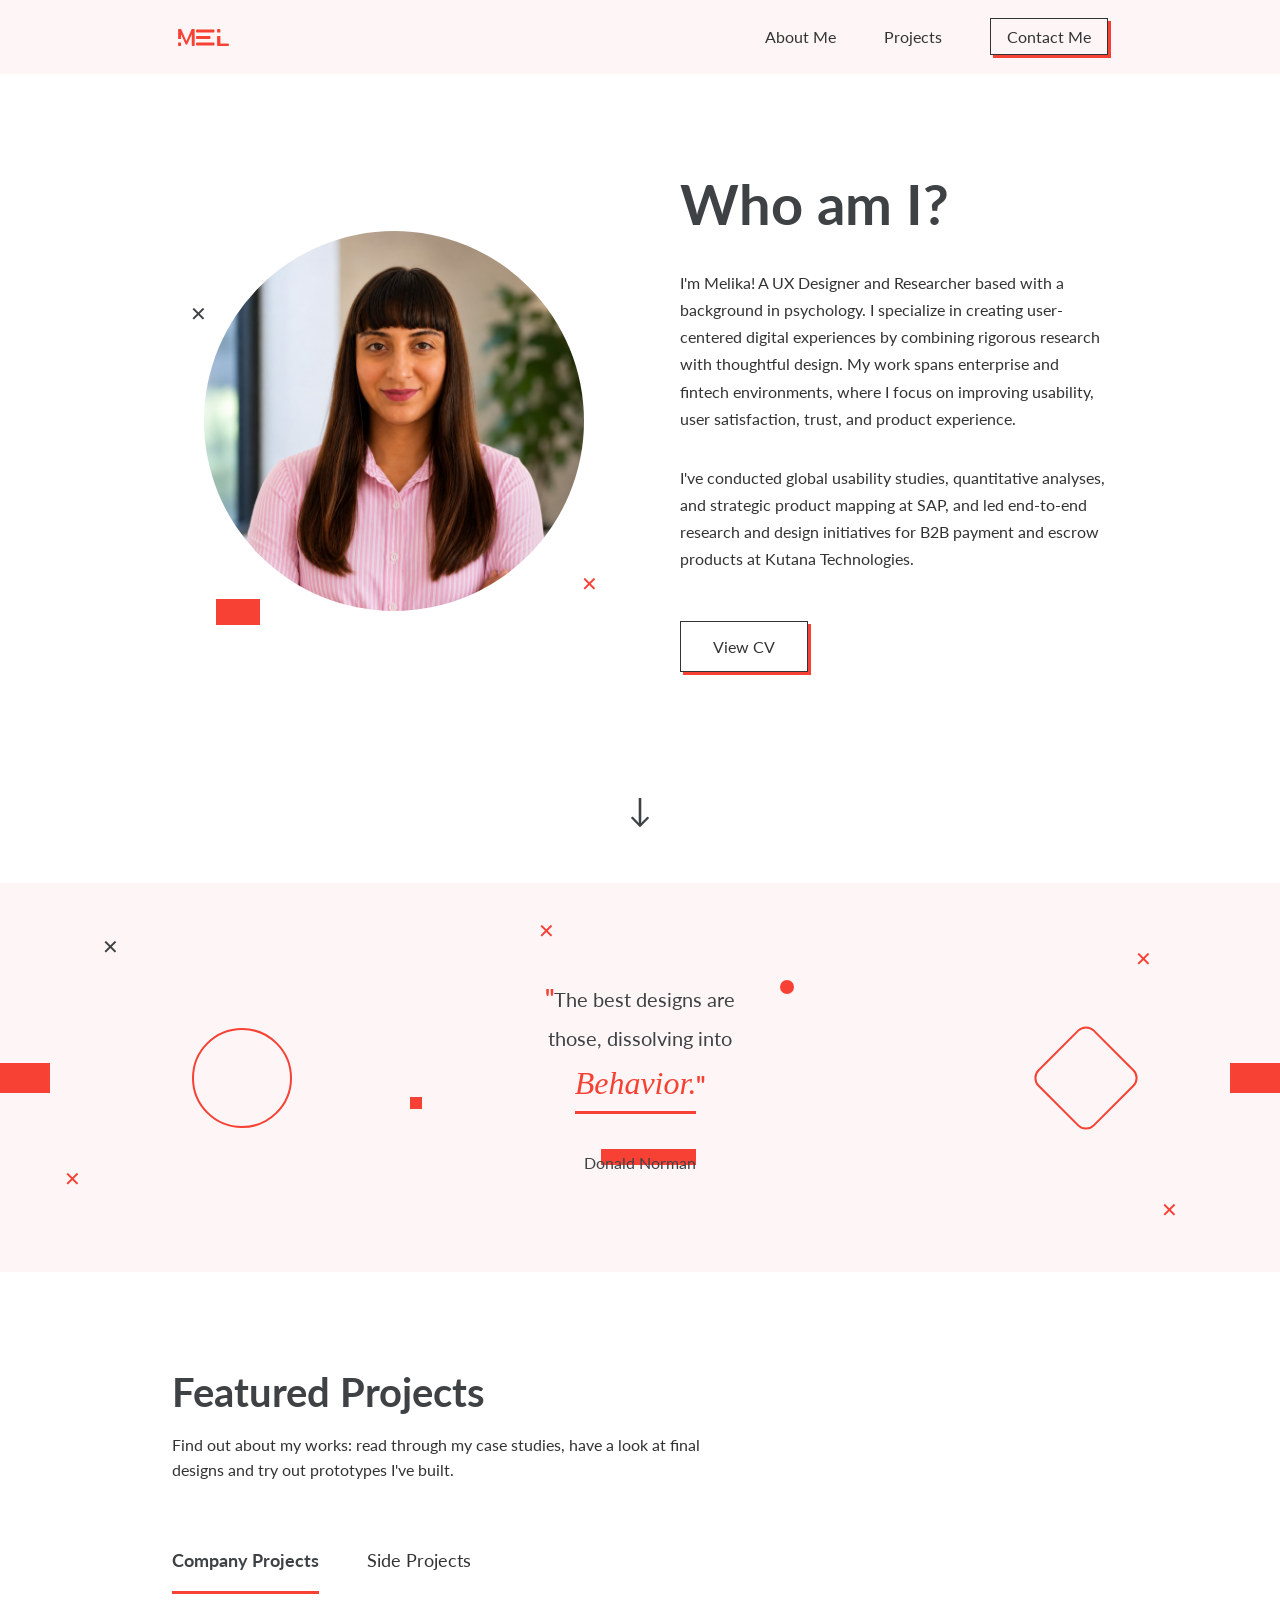
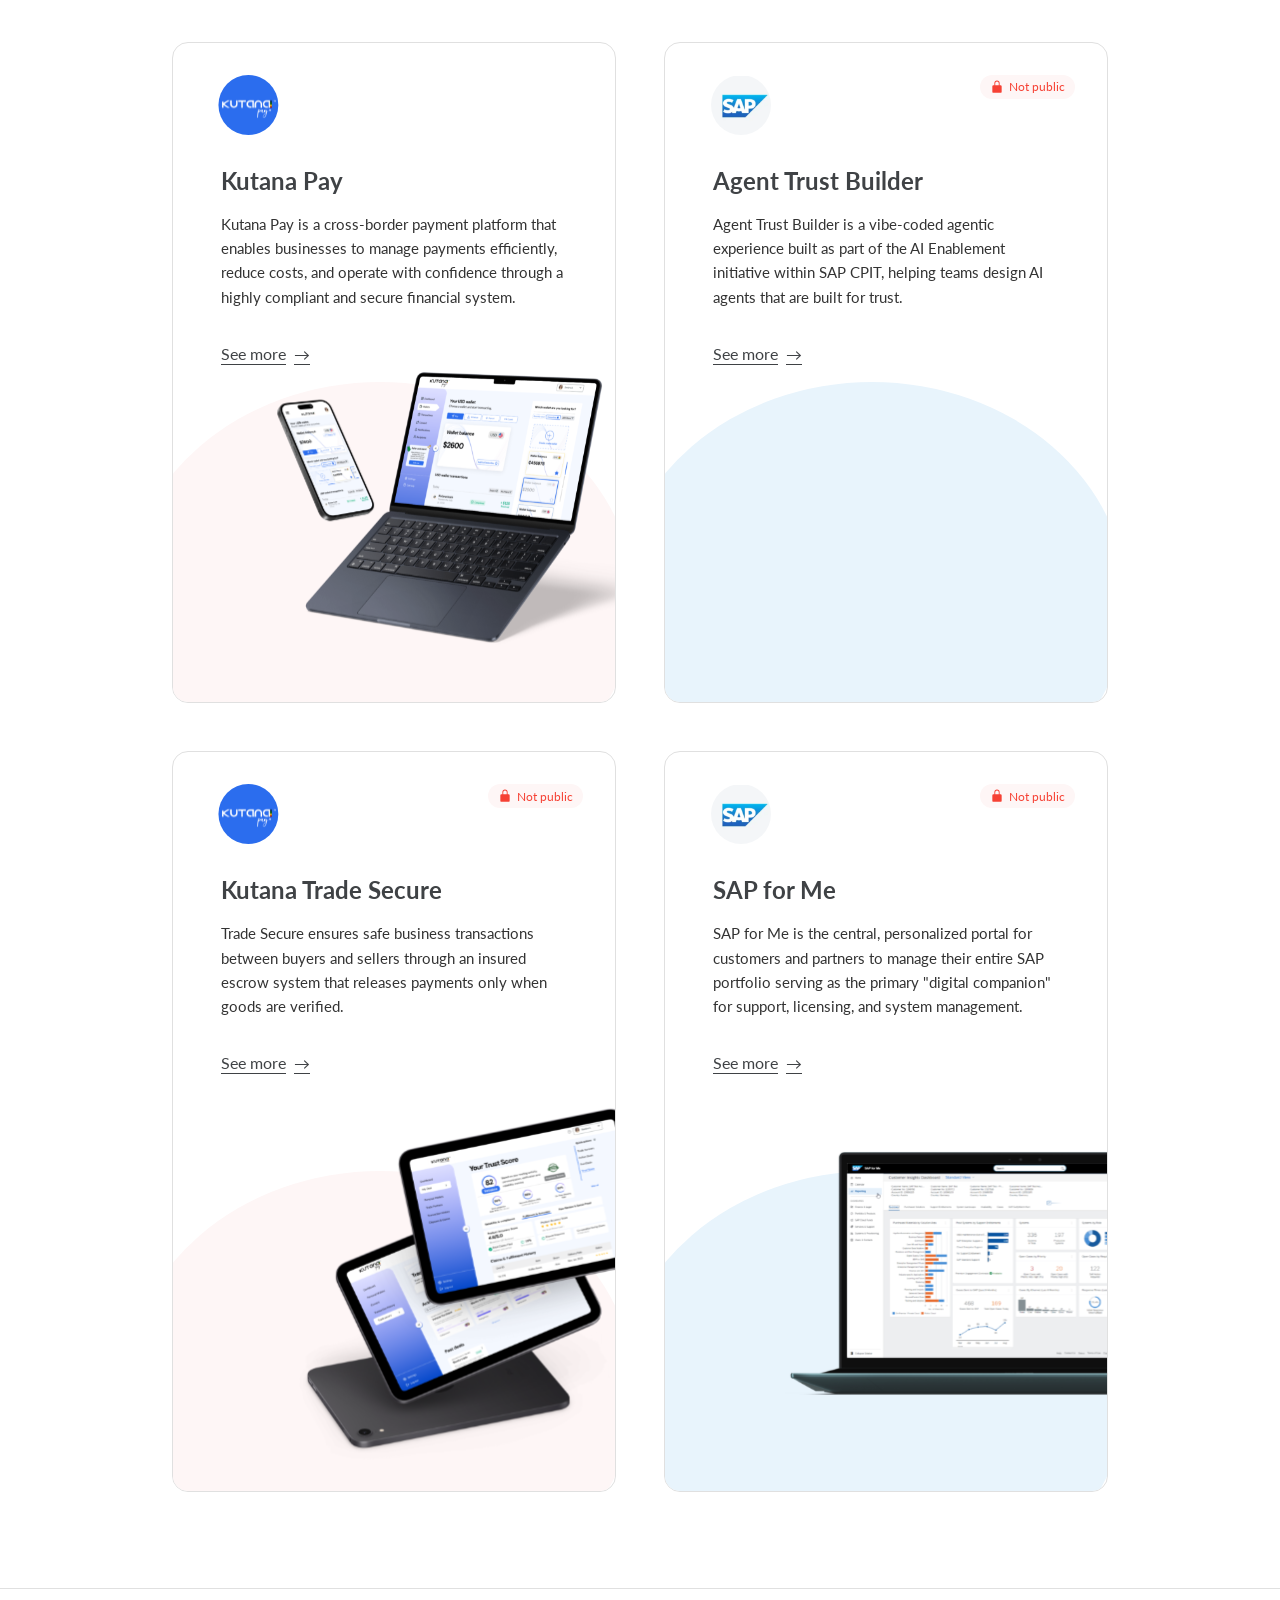
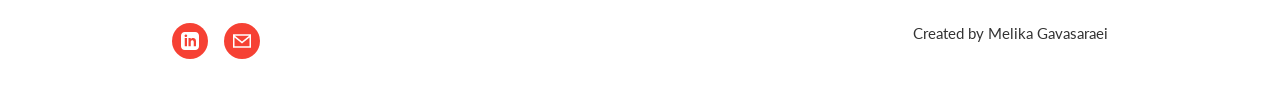
==== commit a5284cba: "Build out Kutana Pay case study and polish site details - Build full Kutana Pay case study: hero, UX" ====
--- a/index.html
+++ b/index.html
@@ -55,7 +55,7 @@
             <div class="hero__content">
                 <div class="hero__image-wrapper">
                     <div class="hero__image">
-                        <img src="assets/home/me.jpeg" alt="Melika - UX Designer" loading="lazy">
+                        <img src="assets/home/me.png" alt="Melika - UX Designer" loading="lazy">
                     </div>
                     <span class="hero__decoration hero__decoration--x-left">✕</span>
                     <span class="hero__decoration hero__decoration--x-right">✕</span>
@@ -125,7 +125,7 @@
                     <div class="project-card">
                         <div class="project-card__header">
                             <img src="assets/home/company-projects/kutana-logo.svg" alt="Kutana Pay logo"
-                                class="project-card__logo">
+                                class="project-card__logo project-card__logo--wide">
                         </div>
                         <div class="project-card__content">
                             <h3 class="project-card__title">Kutana Pay</h3>
@@ -142,12 +142,69 @@
 
                     <div class="project-card">
                         <div class="project-card__header">
+                            <img src="assets/home/company-projects/sap-logo.svg" alt="SAP logo"
+                                class="project-card__logo project-card__logo--wide">
+                            <span class="project-card__badge">
+                                <svg width="14" height="14" viewBox="0 0 24 24" fill="currentColor" aria-hidden="true">
+                                    <path fill-rule="evenodd"
+                                        d="M12 1a4.5 4.5 0 00-4.5 4.5V9H6a2 2 0 00-2 2v9a2 2 0 002 2h12a2 2 0 002-2v-9a2 2 0 00-2-2h-1.5V5.5A4.5 4.5 0 0012 1zm3 8V5.5a3 3 0 10-6 0V9h6z"
+                                        clip-rule="evenodd" />
+                                </svg>
+                                Not public
+                            </span>
+                        </div>
+                        <div class="project-card__content">
+                            <h3 class="project-card__title">Agent Trust Builder</h3>
+                            <p class="project-card__description">Agent Trust Builder is a vibe-coded agentic
+                                experience built as part of the AI Enablement initiative within SAP CPIT, helping
+                                teams design AI agents that are built for trust.</p>
+                            <a href="#" class="project-card__link">See more <span>→</span></a>
+                        </div>
+                        <div class="project-card__mockup project-card__mockup--blue">
+                        </div>
+                    </div>
+
+                    <div class="project-card">
+                        <div class="project-card__header">
                             <img src="assets/home/company-projects/kutana-logo.svg" alt="Kutana logo"
-                                class="project-card__logo">
-                            <img src="assets/home/not-public.svg" alt="Not Public" class="project-card__badge">
+                                class="project-card__logo project-card__logo--wide">
+                            <span class="project-card__badge">
+                                <svg width="14" height="14" viewBox="0 0 24 24" fill="currentColor" aria-hidden="true">
+                                    <path fill-rule="evenodd"
+                                        d="M12 1a4.5 4.5 0 00-4.5 4.5V9H6a2 2 0 00-2 2v9a2 2 0 002 2h12a2 2 0 002-2v-9a2 2 0 00-2-2h-1.5V5.5A4.5 4.5 0 0012 1zm3 8V5.5a3 3 0 10-6 0V9h6z"
+                                        clip-rule="evenodd" />
+                                </svg>
+                                Not public
+                            </span>
                         </div>
                         <div class="project-card__content">
                             <h3 class="project-card__title">Kutana Trade Secure</h3>
+                            <p class="project-card__description">Trade Secure ensures safe business transactions between
+                                buyers and sellers through an insured escrow system that releases payments only when
+                                goods are verified.</p>
+                            <a href="https://kutanapay.com/" class="project-card__link" target="_blank" rel="noopener">See more <span>→</span></a>
+                        </div>
+                        <div class="project-card__mockup project-card__mockup--pink">
+                            <img src="assets/home/company-projects/kutana-trade-secure.svg"
+                                alt="Kutana Trade Secure mockup" loading="lazy">
+                        </div>
+                    </div>
+
+                    <div class="project-card">
+                        <div class="project-card__header">
+                            <img src="assets/home/company-projects/sap-logo.svg" alt="SAP logo"
+                                class="project-card__logo project-card__logo--wide">
+                            <span class="project-card__badge">
+                                <svg width="14" height="14" viewBox="0 0 24 24" fill="currentColor" aria-hidden="true">
+                                    <path fill-rule="evenodd"
+                                        d="M12 1a4.5 4.5 0 00-4.5 4.5V9H6a2 2 0 00-2 2v9a2 2 0 002 2h12a2 2 0 002-2v-9a2 2 0 00-2-2h-1.5V5.5A4.5 4.5 0 0012 1zm3 8V5.5a3 3 0 10-6 0V9h6z"
+                                        clip-rule="evenodd" />
+                                </svg>
+                                Not public
+                            </span>
+                        </div>
+                        <div class="project-card__content">
+                            <h3 class="project-card__title">SAP for Me</h3>
                             <p class="project-card__description">SAP for Me is the central, personalized portal for
                                 customers and partners to manage their entire SAP portfolio serving as the primary
                                 "digital companion" for support, licensing, and system management.</p>
@@ -158,49 +215,48 @@
                                 loading="lazy">
                         </div>
                     </div>
-
-                    <div class="project-card">
-                        <div class="project-card__header">
-                            <img src="assets/home/company-projects/kutana-logo.svg" alt="Kutana logo"
-                                class="project-card__logo">
-                            <img src="assets/home/not-public.svg" alt="Not Public" class="project-card__badge">
-                        </div>
-                        <div class="project-card__content">
-                            <h3 class="project-card__title">Kutana Trade Secure</h3>
-                            <p class="project-card__description">Trade Secure ensures safe business transactions between
-                                buyers and sellers through an insured escrow system that releases payments only when
-                                goods are verified.</p>
-                            <a href="projects/kutanapay.html" class="project-card__link">See more <span>→</span></a>
-                        </div>
-                        <div class="project-card__mockup project-card__mockup--gray">
-                            <img src="assets/home/company-projects/kutana-trade-secure.svg"
-                                alt="Kutana Trade Secure mockup" loading="lazy">
-                        </div>
-                    </div>
-
-                    <div class="project-card">
-                        <div class="project-card__header">
-                            <img src="assets/home/company-projects/sap-logo.svg" alt="SAP logo"
-                                class="project-card__logo">
-                            <img src="assets/home/not-public.svg" alt="Not Public" class="project-card__badge">
-                        </div>
-                        <div class="project-card__content">
-                            <h3 class="project-card__title">Harmony</h3>
-                            <p class="project-card__description">Harmony incentive dashboards refer to the persona-based
-                                dashboards within the SAP SuccessFactors Incentive Management solution, which provide
-                                real-time visibility into earnings, attainment, and performance metrics for
-                                administrators, managers, and sales representatives</p>
-                            <a href="#" class="project-card__link">See more <span>→</span></a>
-                        </div>
-                        <div class="project-card__mockup project-card__mockup--blue">
-                        </div>
-                    </div>
                 </div>
             </div>
 
             <!-- Side Projects -->
             <div class="tab-content" id="side">
                 <div class="projects__grid projects__grid--side">
+                    <!-- Tote Bag App -->
+                    <div class="project-card project-card--small project-card--totebag">
+                        <span class="project-card__circle project-card__circle--top"></span>
+                        <div class="project-card__header">
+                            <img src="assets/home/side-projects/totebag-logo.svg" alt="Totebag logo"
+                                class="project-card__logo">
+                        </div>
+                        <div class="project-card__content">
+                            <h3 class="project-card__title">Tote Bag App</h3>
+                            <p class="project-card__description">AI powered shopping app designed to enhance user experience by finding the perfect products that fit best with user needs.</p>
+                            <a href="projects/totebag.html" class="project-card__link">See more <span>→</span></a>
+                        </div>
+                        <div class="project-card__mockup project-card__mockup--yellow">
+                            <span class="project-card__circle project-card__circle--bottom"></span>
+                            <img src="assets/home/side-projects/totebag-mockup.svg" alt="Totebag mockup" loading="lazy">
+                        </div>
+                    </div>
+
+                    <!-- Gigulu Chatbot -->
+                    <div class="project-card project-card--small project-card--gigulu">
+                        <span class="project-card__circle project-card__circle--top"></span>
+                        <div class="project-card__header">
+                            <img src="assets/home/side-projects/gigulu-logo.svg" alt="Gigulu logo"
+                                class="project-card__logo">
+                        </div>
+                        <div class="project-card__content">
+                            <h3 class="project-card__title">Gigulu Chatbot</h3>
+                            <p class="project-card__description">A platform which helps freelancers and clients from the creative sector find their next gig or project, or the best talent with an AI assistant.</p>
+                            <a href="projects/gigulu.html" class="project-card__link">See more <span>→</span></a>
+                        </div>
+                        <div class="project-card__mockup project-card__mockup--blue-light">
+                            <span class="project-card__circle project-card__circle--bottom"></span>
+                            <img src="assets/home/side-projects/gigulu-mockup.svg" alt="Gigulu mockup" loading="lazy">
+                        </div>
+                    </div>
+
                     <!-- Floo Pay - Featured Horizontal Card -->
                     <div class="project-card project-card--featured">
                         <span class="project-card__circle project-card__circle--top"></span>
@@ -216,46 +272,9 @@
                                     <a href="projects/floopay.html" class="project-card__link">See more <span>→</span></a>
                                 </div>
                             </div>
-                            <div class="project-card__mockup project-card__mockup--white">
-                                <span class="project-card__circle project-card__circle--bottom"></span>
+                            <div class="project-card__mockup project-card__mockup--pink">
                                 <img src="assets/home/side-projects/floopay-mockup.svg" alt="Floopay mockup" loading="lazy">
                             </div>
-                        </div>
-                    </div>
-
-                    <!-- Tote Bag App -->
-                    <div class="project-card project-card--small">
-                        <span class="project-card__circle project-card__circle--top"></span>
-                        <div class="project-card__header">
-                            <img src="assets/home/side-projects/totebag-logo.svg" alt="Totebag logo"
-                                class="project-card__logo">
-                        </div>
-                        <div class="project-card__content">
-                            <h3 class="project-card__title">Tote Bag App</h3>
-                            <p class="project-card__description">AI powered shopping app designed to enhance user experience by finding the perfect products that fit best with user needs.</p>
-                            <a href="projects/totebag.html" class="project-card__link">See more <span>→</span></a>
-                        </div>
-                        <div class="project-card__mockup project-card__mockup--yellow">
-                            <span class="project-card__circle project-card__circle--bottom"></span>
-                            <img src="assets/home/side-projects/totebag-mockup.svg" alt="Totebag mockup" loading="lazy">
-                        </div>
-                    </div>
-
-                    <!-- Gigulu Chatbot -->
-                    <div class="project-card project-card--small">
-                        <span class="project-card__circle project-card__circle--top"></span>
-                        <div class="project-card__header">
-                            <img src="assets/home/side-projects/gigulu-logo.svg" alt="Gigulu logo"
-                                class="project-card__logo">
-                        </div>
-                        <div class="project-card__content">
-                            <h3 class="project-card__title">Gigulu Chatbot</h3>
-                            <p class="project-card__description">A platform which helps freelancers and clients from the creative sector find their next gig or project, or the best talent with an AI assistant.</p>
-                            <a href="projects/gigulu.html" class="project-card__link">See more <span>→</span></a>
-                        </div>
-                        <div class="project-card__mockup project-card__mockup--blue-light">
-                            <span class="project-card__circle project-card__circle--bottom"></span>
-                            <img src="assets/home/side-projects/gigulu-mockup.svg" alt="Gigulu mockup" loading="lazy">
                         </div>
                     </div>
                 </div>
@@ -267,21 +286,21 @@
     <footer class="footer">
         <div class="container footer__container">
             <div class="footer__social">
-                <a href="https://linkedin.com" class="footer__social-link" aria-label="LinkedIn" target="_blank"
+                <a href="https://www.linkedin.com/in/melikamzg/" class="footer__social-link" aria-label="LinkedIn" target="_blank"
                     rel="noopener">
                     <svg width="24" height="24" viewBox="0 0 24 24" fill="currentColor">
                         <path
                             d="M19 0h-14c-2.761 0-5 2.239-5 5v14c0 2.761 2.239 5 5 5h14c2.762 0 5-2.239 5-5v-14c0-2.761-2.238-5-5-5zm-11 19h-3v-11h3v11zm-1.5-12.268c-.966 0-1.75-.79-1.75-1.764s.784-1.764 1.75-1.764 1.75.79 1.75 1.764-.783 1.764-1.75 1.764zm13.5 12.268h-3v-5.604c0-3.368-4-3.113-4 0v5.604h-3v-11h3v1.765c1.396-2.586 7-2.777 7 2.476v6.759z" />
                     </svg>
                 </a>
-                <a href="mailto:hello@melika.com" class="footer__social-link" aria-label="Email">
+                <a href="mailto:melikamzg@outlook.com" class="footer__social-link" aria-label="Email">
                     <svg width="24" height="24" viewBox="0 0 24 24" fill="currentColor">
                         <path
                             d="M0 3v18h24v-18h-24zm21.518 2l-9.518 7.713-9.518-7.713h19.036zm-19.518 14v-11.817l10 8.104 10-8.104v11.817h-20z" />
                     </svg>
                 </a>
             </div>
-            <p class="footer__credit">Created by Melika Mohammadzadeh</p>
+            <p class="footer__credit">Created by Melika Gavasaraei</p>
         </div>
     </footer>
 
--- a/css/style.css
+++ b/css/style.css
@@ -268,12 +268,13 @@
 }
 
 .hero__image {
-    width: 280px;
-    height: 280px;
+    width: 380px;
+    height: 380px;
     border-radius: 50%;
     overflow: hidden;
-    border: 3px solid var(--color-primary);
     background-color: var(--color-bg-accent);
+    position: relative;
+    z-index: 2;
 }
 
 .hero__image img {
@@ -287,26 +288,27 @@
     color: var(--color-primary);
     font-size: 1.25rem;
     font-weight: var(--font-weight-light);
+    z-index: 3;
 }
 
 .hero__decoration--x-left {
+    left: 4%;
+    top: 22%;
+    color: var(--color-secondary);
+}
+
+.hero__decoration--x-right {
+    right: 4%;
+    bottom: 10%;
+}
+
+.hero__decoration--square {
+    width: 44px;
+    height: 26px;
+    background-color: var(--color-primary);
     left: 10%;
-    top: 50%;
-    transform: translateY(-50%);
-    opacity: 0.5;
-}
-
-.hero__decoration--x-right {
-    right: 15%;
-    bottom: 25%;
-}
-
-.hero__decoration--square {
-    width: 16px;
-    height: 16px;
-    background-color: var(--color-primary);
-    left: 45%;
-    bottom: 10%;
+    bottom: 4%;
+    z-index: 1;
 }
 
 .hero__text h1 {
@@ -392,8 +394,8 @@
     }
 
     .hero__image {
-        width: 220px;
-        height: 220px;
+        width: 280px;
+        height: 280px;
     }
 }
 
@@ -703,9 +705,20 @@
 }
 
 .project-card--featured .project-card__mockup img {
-    max-width: 90%;
-    max-height: 85%;
+    max-width: 105%;
+    max-height: 100%;
     object-fit: contain;
+}
+
+/* The featured card's mockup box is much taller than the default (small) cards,
+   so its blob needs its own position/size instead of the bottom-anchored default. */
+.project-card--featured .project-card__mockup::before {
+    top: auto;
+    right: -60px;
+    bottom: -180px;
+    left: auto;
+    width: 480px;
+    height: 480px;
 }
 
 /* Small vertical cards */
@@ -743,11 +756,11 @@
     background-color: #F7F8FD;
 }
 
-.project-card--small:nth-child(2) .project-card__circle--top {
+.project-card--totebag .project-card__circle--top {
     background-color: rgba(255, 249, 196, 0.5);
 }
 
-.project-card--small:nth-child(3) .project-card__circle--top {
+.project-card--gigulu .project-card__circle--top {
     background-color: rgba(227, 242, 253, 0.5);
 }
 
@@ -774,11 +787,31 @@
     object-fit: contain;
 }
 
+/* kutana-logo.svg's own canvas (144x98) is wider than it is tall, unlike floopay-logo.svg's
+   tight 98x98 square, so at a plain 60x60 box object-fit:contain shrinks it to fit the
+   width and letterboxes the height — the circular mark renders ~40px tall instead of 60px.
+   Widening the box to match the asset's own aspect ratio (144:98 at height 60 = ~88 wide)
+   lets the mark fill the full 60px height, same as Floo Pay's logo. */
+.project-card__logo--wide {
+    width: 88px;
+}
+
 .project-card__badge {
+    display: inline-flex;
+    align-items: center;
+    gap: 0.35rem;
     height: 24px;
-    width: auto;
-    display: flex;
-    align-items: center;
+    padding: 0 0.6rem;
+    border-radius: 999px;
+    background-color: var(--color-bg-accent);
+    color: var(--color-primary);
+    font-size: 0.75rem;
+    font-weight: var(--font-weight-regular);
+    white-space: nowrap;
+}
+
+.project-card__badge svg {
+    flex-shrink: 0;
 }
 
 .project-card__content {
@@ -1047,6 +1080,13 @@
     right: 15%;
 }
 
+.case-study__decoration--x3 {
+    top: -10px;
+    left: 65%;
+    color: var(--color-secondary);
+    font-size: 1.1rem;
+}
+
 .case-study__info {
     max-width: 700px;
 }
@@ -1198,6 +1238,18 @@
 
 .ux-research__list li {
     margin-bottom: var(--spacing-xs);
+}
+
+.ux-research__steps {
+    margin: var(--spacing-lg) 0;
+}
+
+.ux-research__steps-img {
+    display: block;
+    width: 100%;
+    max-width: 680px;
+    height: auto;
+    margin: 0 auto;
 }
 
 /* User Interviews Subsection */
@@ -1355,6 +1407,10 @@
     text-align: center;
 }
 
+.affinity-map__image {
+    margin: 0 auto;
+}
+
 /* Affinity Map Grid */
 .affinity-grid {
     display: grid;
@@ -1483,6 +1539,165 @@
         gap: var(--spacing-lg);
     }
 }
+
+/* Persona Profile (Kutana Pay) */
+.persona-profile__title {
+    font-size: clamp(1.5rem, 3vw, 1.75rem);
+    font-weight: var(--font-weight-bold);
+    color: var(--color-primary);
+    margin-bottom: var(--spacing-lg);
+}
+
+.persona-profile__header {
+    display: flex;
+    align-items: center;
+    gap: var(--spacing-md);
+    margin-bottom: var(--spacing-lg);
+}
+
+.persona-profile__photo {
+    width: 130px;
+    height: 130px;
+    border-radius: 50%;
+    object-fit: cover;
+    flex-shrink: 0;
+}
+
+.persona-profile__name {
+    font-size: 1.4rem;
+    font-weight: var(--font-weight-bold);
+    color: var(--color-primary);
+    margin-bottom: var(--spacing-xs);
+}
+
+.persona-profile__age {
+    font-size: 0.95rem;
+    color: var(--color-text);
+    margin-bottom: var(--spacing-xs);
+}
+
+.persona-profile__detail {
+    display: flex;
+    align-items: flex-start;
+    gap: 0.5rem;
+    font-size: 0.95rem;
+    color: var(--color-text);
+    margin-bottom: var(--spacing-xs);
+}
+
+.persona-profile__icon {
+    color: var(--color-primary);
+    flex-shrink: 0;
+    margin-top: 0.15em;
+}
+
+.persona-profile__card {
+    background-color: var(--color-bg-accent);
+    border-radius: 16px;
+    padding: var(--spacing-lg);
+    margin-bottom: var(--spacing-lg);
+}
+
+.persona-profile__card-title {
+    font-size: 1.25rem;
+    font-weight: var(--font-weight-bold);
+    color: var(--color-primary);
+    margin-bottom: var(--spacing-sm);
+}
+
+.persona-profile__card-title:not(:first-child) {
+    margin-top: var(--spacing-lg);
+}
+
+.persona-profile__text {
+    font-size: 1rem;
+    line-height: 1.7;
+    color: var(--color-text);
+}
+
+.persona-profile__list {
+    list-style: none;
+    padding: 0;
+    display: flex;
+    flex-direction: column;
+    gap: var(--spacing-sm);
+}
+
+.persona-profile__list li {
+    position: relative;
+    padding-left: 1.5rem;
+    font-size: 1rem;
+    line-height: 1.5;
+    color: var(--color-text);
+}
+
+.persona-profile__mark {
+    position: absolute;
+    left: 0;
+    top: 0.05em;
+}
+
+.persona-profile__item-label {
+    display: block;
+    color: var(--color-text);
+}
+
+.persona-profile__item-desc {
+    margin: 0.15rem 0 0;
+}
+
+.persona-profile__mark--x {
+    color: var(--color-primary);
+    font-weight: var(--font-weight-bold);
+}
+
+.persona-profile__helps {
+    border: 2px solid var(--color-secondary);
+    border-radius: 16px;
+    padding: var(--spacing-lg);
+}
+
+.persona-profile__helps-title {
+    font-size: 1.5rem;
+    font-weight: var(--font-weight-bold);
+    color: var(--color-secondary);
+    margin-bottom: var(--spacing-md);
+}
+
+.persona-profile__helps-list {
+    list-style: disc;
+    padding-left: 1.25rem;
+    display: flex;
+    flex-direction: column;
+    gap: var(--spacing-sm);
+    font-size: 1rem;
+    line-height: 1.5;
+    color: var(--color-text);
+}
+
+@media (max-width: 576px) {
+    .persona-profile__header {
+        flex-direction: column;
+        align-items: flex-start;
+    }
+}
+
+/* Persona Profile — Business Owner theme (same teal palette as the Floo Pay blue persona) */
+.persona-profile--business .persona-profile__title {
+    color: #8DA4A6;
+}
+
+.persona-profile--business .persona-profile__name,
+.persona-profile--business .persona-profile__card-title,
+.persona-profile--business .persona-profile__icon {
+    color: #5B8F91;
+}
+
+.persona-profile--business .persona-profile__card {
+    background-color: #EAF2F3;
+}
+
+/* Pain-point X marks and Need checkmarks keep their red/green regardless of persona theme */
 
 /* Persona */
 .persona {
@@ -2345,6 +2560,95 @@
     margin-bottom: var(--spacing-lg);
     font-style: italic;
     /* Matches "Typography" and "Colour pallet" headers */
+}
+
+.design-system__subsection {
+    margin-bottom: var(--spacing-xl);
+}
+
+/* Type Scale Showcase (Kutana Pay) */
+.type-scale {
+    display: flex;
+    flex-direction: column;
+    gap: var(--spacing-md);
+}
+
+.type-scale__group {
+    display: flex;
+    flex-direction: column;
+    gap: var(--spacing-sm);
+}
+
+.type-scale__row {
+    display: grid;
+    grid-template-columns: 1fr 1fr;
+    align-items: baseline;
+    gap: var(--spacing-md);
+}
+
+.type-scale__label,
+.type-scale__spec {
+    color: var(--color-secondary);
+    line-height: 1.2;
+}
+
+.type-scale--h1 {
+    font-family: 'DM Sans', sans-serif;
+    font-weight: 700;
+    font-size: 48px;
+}
+
+.type-scale--h2 {
+    font-family: 'DM Sans', sans-serif;
+    font-weight: 700;
+    font-size: 30px;
+}
+
+.type-scale--h3 {
+    font-family: 'DM Sans', sans-serif;
+    font-weight: 700;
+    font-size: 24px;
+}
+
+.type-scale--h4 {
+    font-family: 'DM Sans', sans-serif;
+    font-weight: 700;
+    font-size: 20px;
+}
+
+.type-scale--p1 {
+    font-weight: var(--font-weight-regular);
+    font-size: 18px;
+}
+
+.type-scale--p2 {
+    font-weight: var(--font-weight-regular);
+    font-size: 16px;
+}
+
+.type-scale--p3 {
+    font-weight: var(--font-weight-regular);
+    font-size: 14px;
+}
+
+.type-scale--btn {
+    font-weight: 800;
+    font-size: 14px;
+}
+
+.ds-btn-label {
+    display: block;
+    font-style: italic;
+    font-size: 0.85rem;
+    color: var(--color-secondary);
+    opacity: 0.75;
+    margin-bottom: 0.25rem;
+}
+
+.ds-component-wrapper.ds-component-wrapper--stack {
+    flex-direction: column;
+    align-items: flex-start;
+    gap: var(--spacing-sm);
 }
 
 /* Typography Showcase */
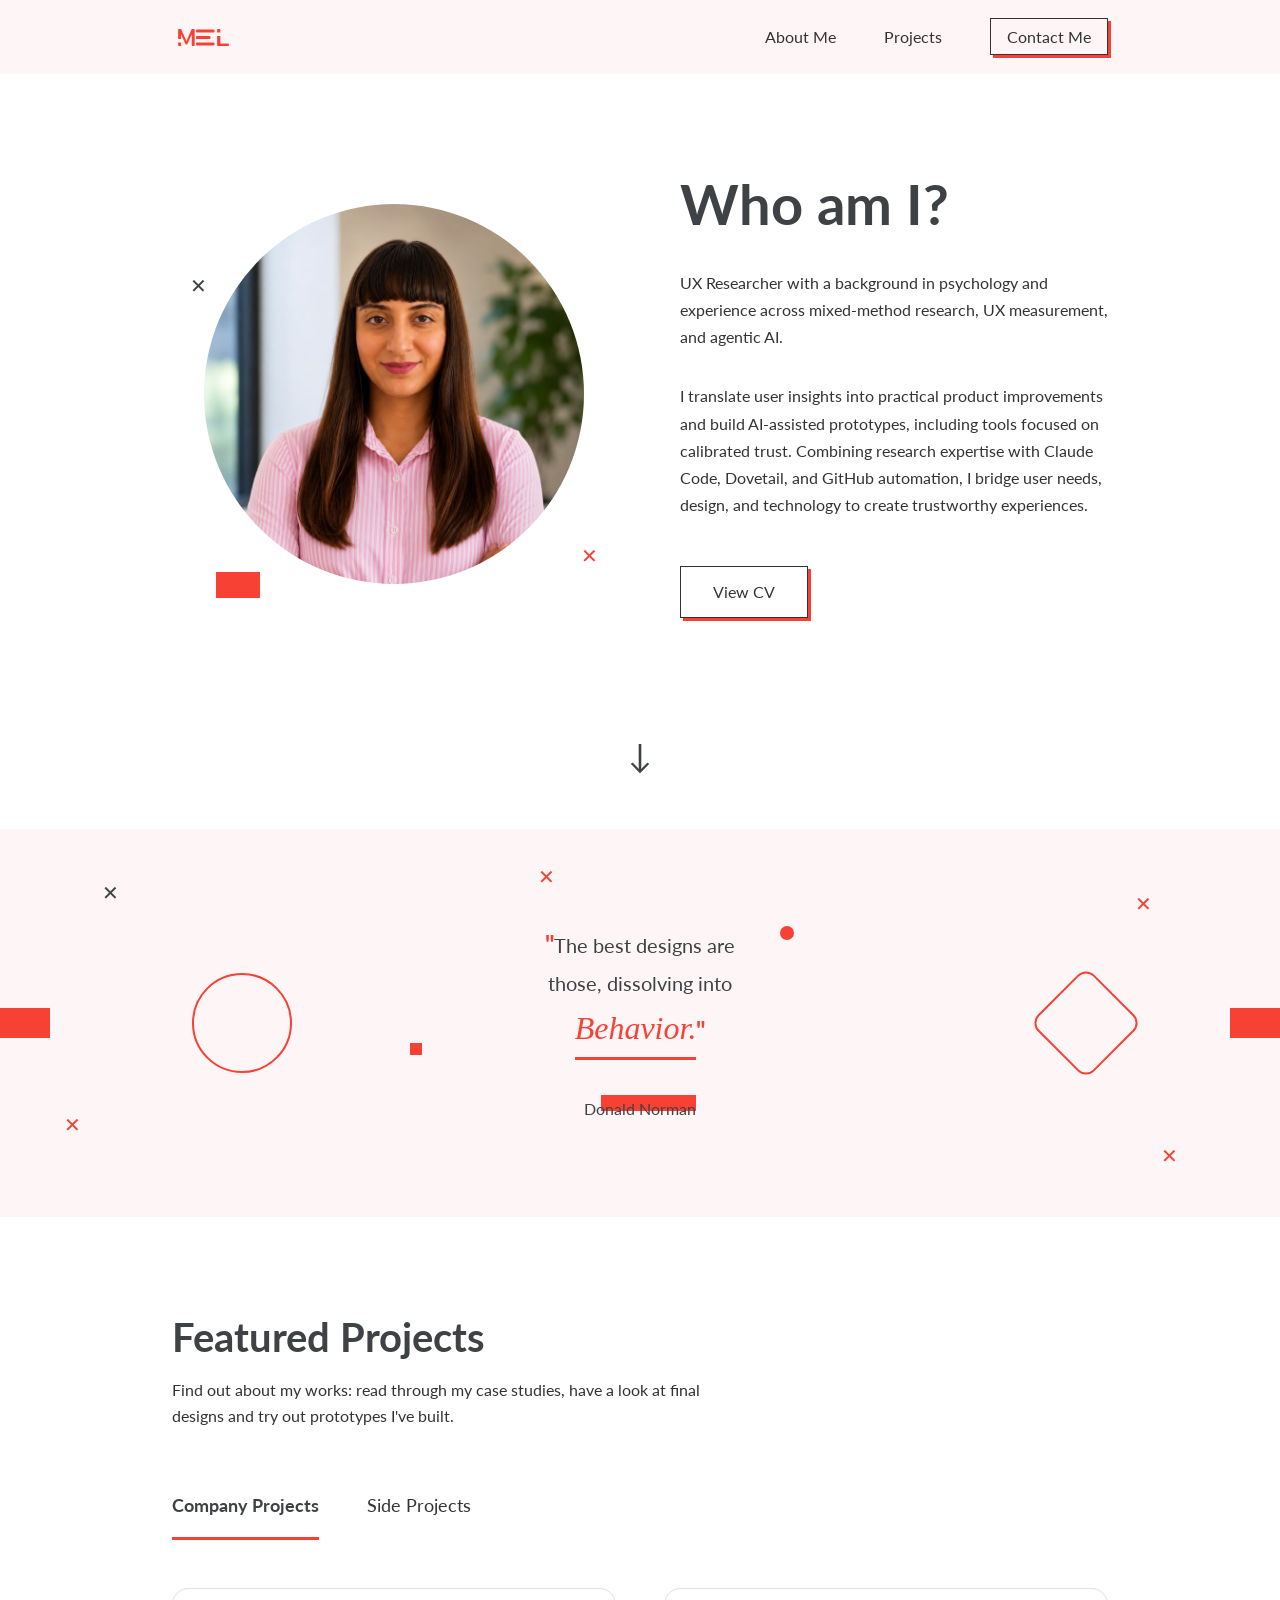
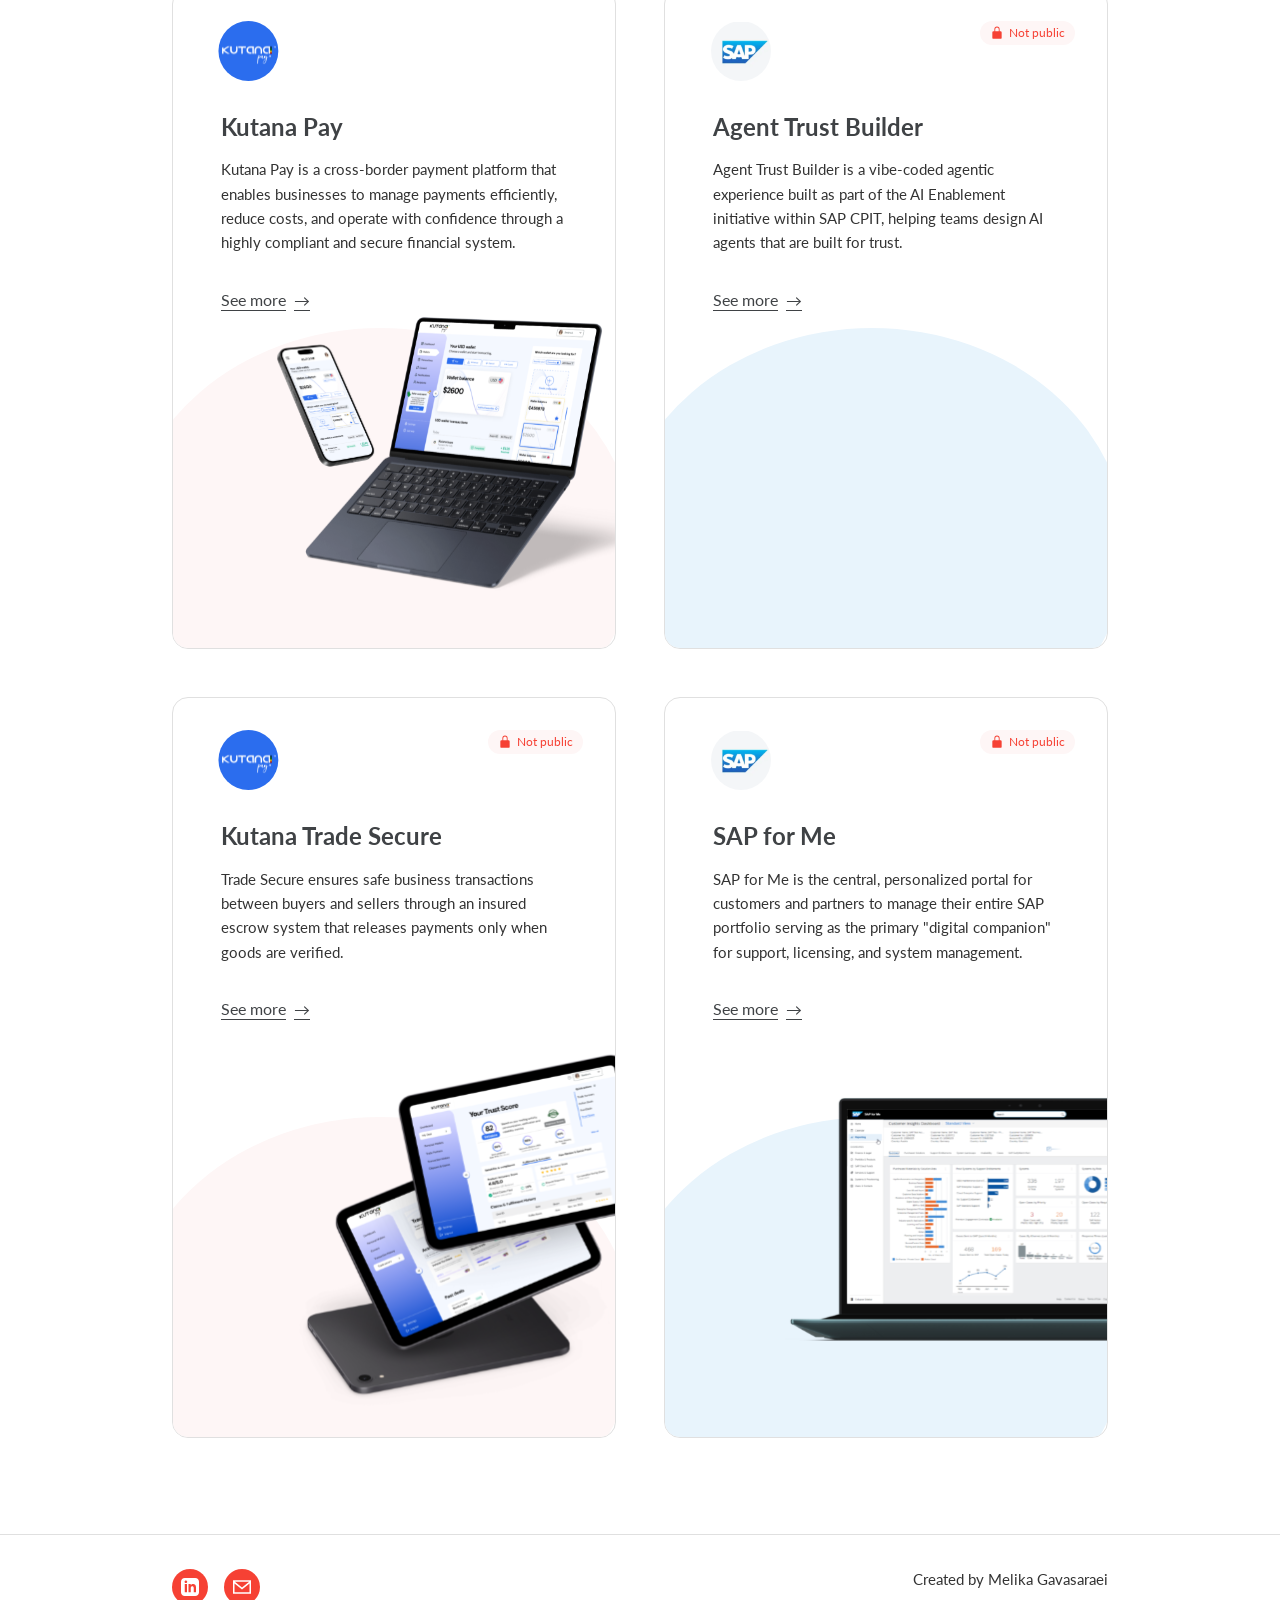
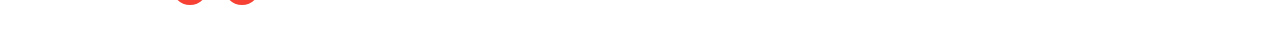
==== commit 61b39f61: "changed about me" ====
--- a/index.html
+++ b/index.html
@@ -4,18 +4,21 @@
 <head>
     <meta charset="UTF-8">
     <meta name="viewport" content="width=device-width, initial-scale=1.0">
-    <meta name="description"
-        content="UI/UX Designer Portfolio - Showcasing innovative design solutions for web and mobile applications.">
-    <meta name="keywords" content="UI/UX Design, Portfolio, Web Design, Mobile Design, User Experience">
+    <meta name="description" content="Melika Gavasaraei: UX Researcher with a background in psychology and experience
+across mixed-method research, UX measurement, and agentic AI">
+    <meta name="keywords"
+        content="Melika Gavasaraei, UI/UX Design, Portfolio, Web Design, Mobile Design, User Experience">
     <meta name="author" content="Your Name">
 
     <!-- Open Graph Meta Tags -->
-    <meta property="og:title" content="UI/UX Designer Portfolio">
-    <meta property="og:description" content="Showcasing innovative design solutions for web and mobile applications.">
+    <meta property="og:title" content="Melika Gavasaraei: UI/UX Researcher & Designer Portfolio">
+    <meta property="og:description" content="UX Researcher with a background in psychology and experience
+across mixed-method research, UX measurement, and agentic AI">
     <meta property="og:type" content="website">
-    <meta property="og:url" content="https://yourwebsite.com">
-
-    <title>Home - UI/UX Designer Portfolio</title>
+    <meta property="og:url" content="https://melikamzg.github.io/melika-portfolio/">
+
+    <title>Melika Gavasaraei - UX Researcher with a background in psychology and experience
+        across mixed-method research, UX measurement, and agentic AI</title>
 
     <!-- Google Fonts -->
     <link rel="preconnect" href="https://fonts.googleapis.com">
@@ -63,14 +66,15 @@
                 </div>
                 <div class="hero__text">
                     <h1>Who am I?</h1>
-                    <p>I'm Melika! A UX Designer and Researcher based with a background in psychology. I specialize in
-                        creating user-centered digital experiences by combining rigorous research with thoughtful
-                        design. My work spans enterprise and fintech environments, where I focus on improving usability,
-                        user satisfaction, trust, and product experience.</p>
-                    <p>I've conducted global usability studies, quantitative analyses, and strategic product mapping at
-                        SAP, and led end-to-end research and design initiatives for B2B payment and escrow products at
-                        Kutana Technologies.</p>
-                    <a href="#" class="btn btn--outline">View CV</a>
+                    <p>UX Researcher with a background in psychology and experience
+                        across mixed-method research, UX measurement, and agentic AI. </p>
+                    <p>
+                        I translate user insights into practical product improvements and build
+                        AI-assisted prototypes, including tools focused on calibrated trust.
+                        Combining research expertise with Claude Code, Dovetail, and
+                        GitHub automation, I bridge user needs, design, and technology to
+                        create trustworthy experiences.</p>
+                    <a href="assets/cv.pdf" target="_blank" class="btn btn--outline">View CV</a>
                 </div>
             </div>
             <div class="hero__scroll-indicator">
@@ -182,7 +186,8 @@
                             <p class="project-card__description">Trade Secure ensures safe business transactions between
                                 buyers and sellers through an insured escrow system that releases payments only when
                                 goods are verified.</p>
-                            <a href="https://kutanapay.com/" class="project-card__link" target="_blank" rel="noopener">See more <span>→</span></a>
+                            <a href="https://kutanapay.com/" class="project-card__link" target="_blank"
+                                rel="noopener">See more <span>→</span></a>
                         </div>
                         <div class="project-card__mockup project-card__mockup--pink">
                             <img src="assets/home/company-projects/kutana-trade-secure.svg"
@@ -230,7 +235,8 @@
                         </div>
                         <div class="project-card__content">
                             <h3 class="project-card__title">Tote Bag App</h3>
-                            <p class="project-card__description">AI powered shopping app designed to enhance user experience by finding the perfect products that fit best with user needs.</p>
+                            <p class="project-card__description">AI powered shopping app designed to enhance user
+                                experience by finding the perfect products that fit best with user needs.</p>
                             <a href="projects/totebag.html" class="project-card__link">See more <span>→</span></a>
                         </div>
                         <div class="project-card__mockup project-card__mockup--yellow">
@@ -248,7 +254,9 @@
                         </div>
                         <div class="project-card__content">
                             <h3 class="project-card__title">Gigulu Chatbot</h3>
-                            <p class="project-card__description">A platform which helps freelancers and clients from the creative sector find their next gig or project, or the best talent with an AI assistant.</p>
+                            <p class="project-card__description">A platform which helps freelancers and clients from the
+                                creative sector find their next gig or project, or the best talent with an AI assistant.
+                            </p>
                             <a href="projects/gigulu.html" class="project-card__link">See more <span>→</span></a>
                         </div>
                         <div class="project-card__mockup project-card__mockup--blue-light">
@@ -268,12 +276,16 @@
                                 </div>
                                 <div class="project-card__content">
                                     <h3 class="project-card__title">Floo Pay</h3>
-                                    <p class="project-card__description">FlooPay is a digital financial management platform that enables users to track their income, expenses, transactions, and wallets while also providing currency conversion services.</p>
-                                    <a href="projects/floopay.html" class="project-card__link">See more <span>→</span></a>
+                                    <p class="project-card__description">FlooPay is a digital financial management
+                                        platform that enables users to track their income, expenses, transactions, and
+                                        wallets while also providing currency conversion services.</p>
+                                    <a href="projects/floopay.html" class="project-card__link">See more
+                                        <span>→</span></a>
                                 </div>
                             </div>
                             <div class="project-card__mockup project-card__mockup--pink">
-                                <img src="assets/home/side-projects/floopay-mockup.svg" alt="Floopay mockup" loading="lazy">
+                                <img src="assets/home/side-projects/floopay-mockup.svg" alt="Floopay mockup"
+                                    loading="lazy">
                             </div>
                         </div>
                     </div>
@@ -286,8 +298,8 @@
     <footer class="footer">
         <div class="container footer__container">
             <div class="footer__social">
-                <a href="https://www.linkedin.com/in/melikamzg/" class="footer__social-link" aria-label="LinkedIn" target="_blank"
-                    rel="noopener">
+                <a href="https://www.linkedin.com/in/melikamzg/" class="footer__social-link" aria-label="LinkedIn"
+                    target="_blank" rel="noopener">
                     <svg width="24" height="24" viewBox="0 0 24 24" fill="currentColor">
                         <path
                             d="M19 0h-14c-2.761 0-5 2.239-5 5v14c0 2.761 2.239 5 5 5h14c2.762 0 5-2.239 5-5v-14c0-2.761-2.238-5-5-5zm-11 19h-3v-11h3v11zm-1.5-12.268c-.966 0-1.75-.79-1.75-1.764s.784-1.764 1.75-1.764 1.75.79 1.75 1.764-.783 1.764-1.75 1.764zm13.5 12.268h-3v-5.604c0-3.368-4-3.113-4 0v5.604h-3v-11h3v1.765c1.396-2.586 7-2.777 7 2.476v6.759z" />
